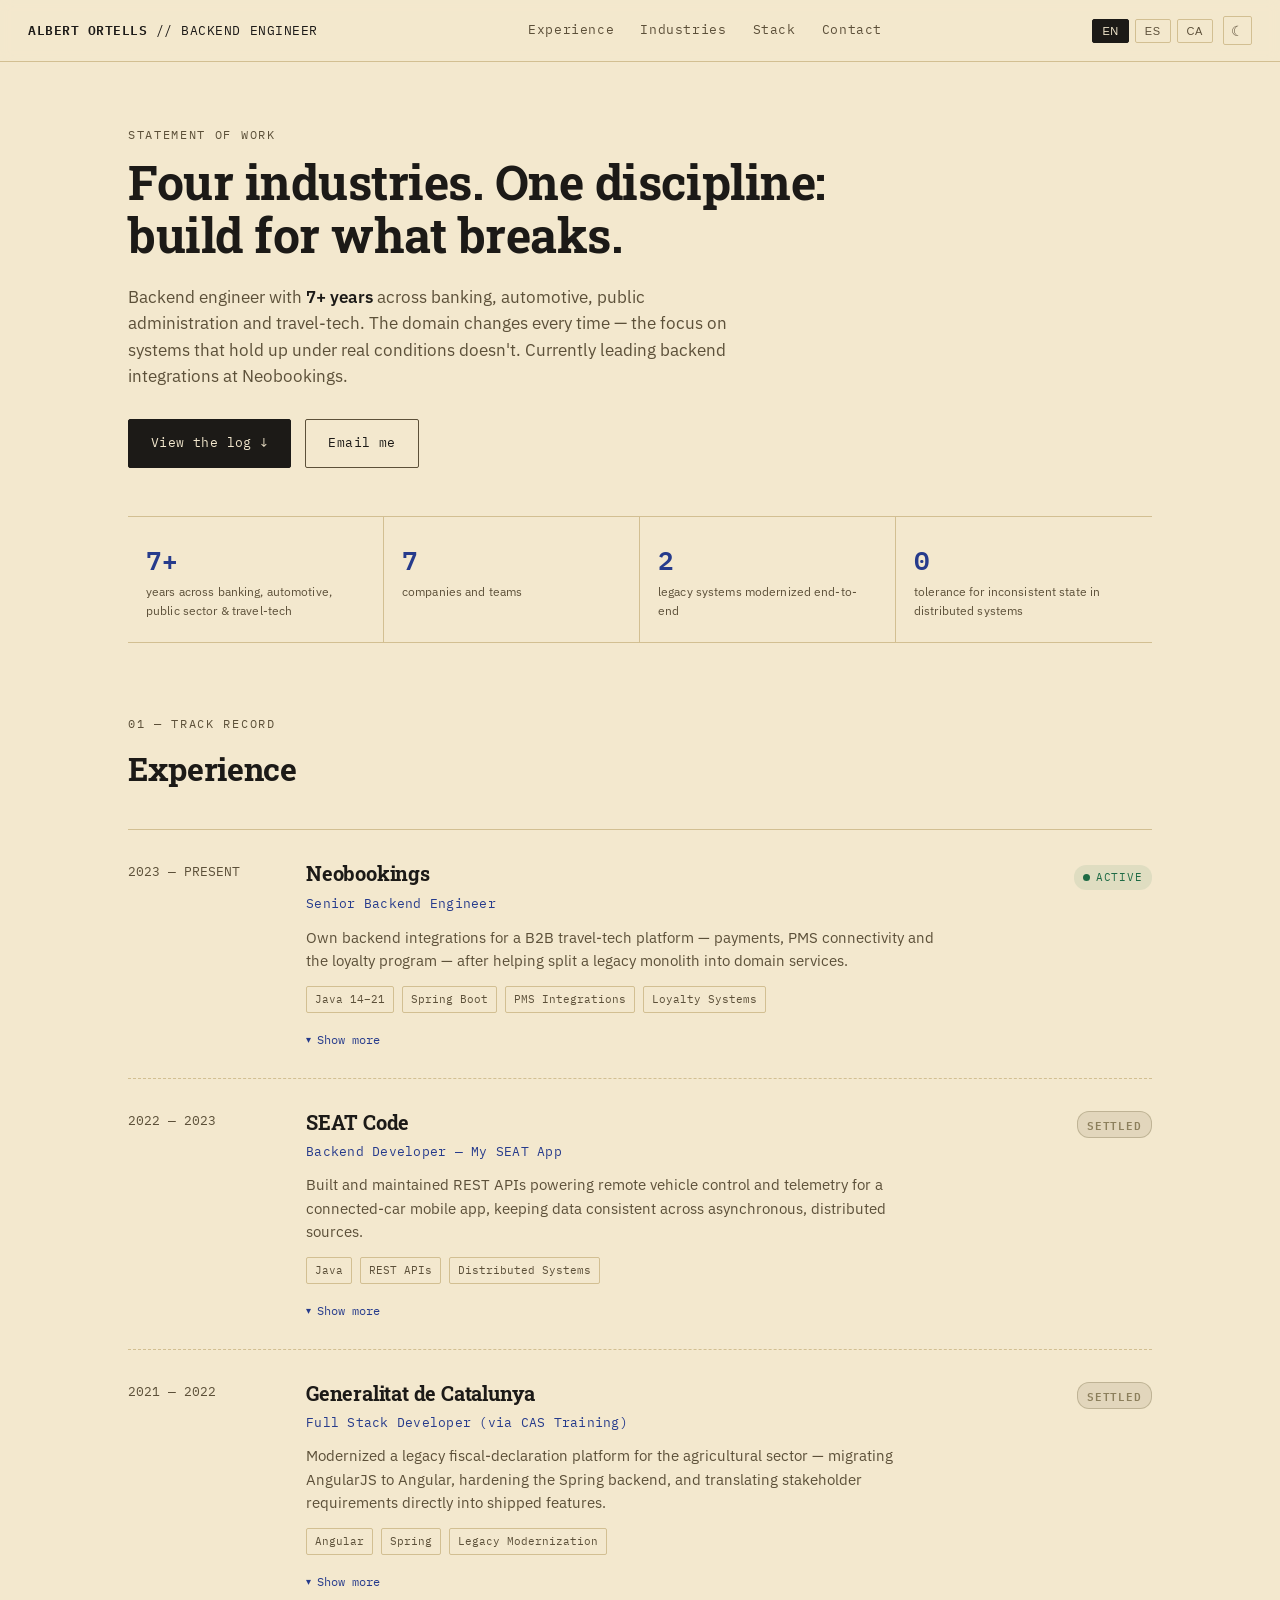
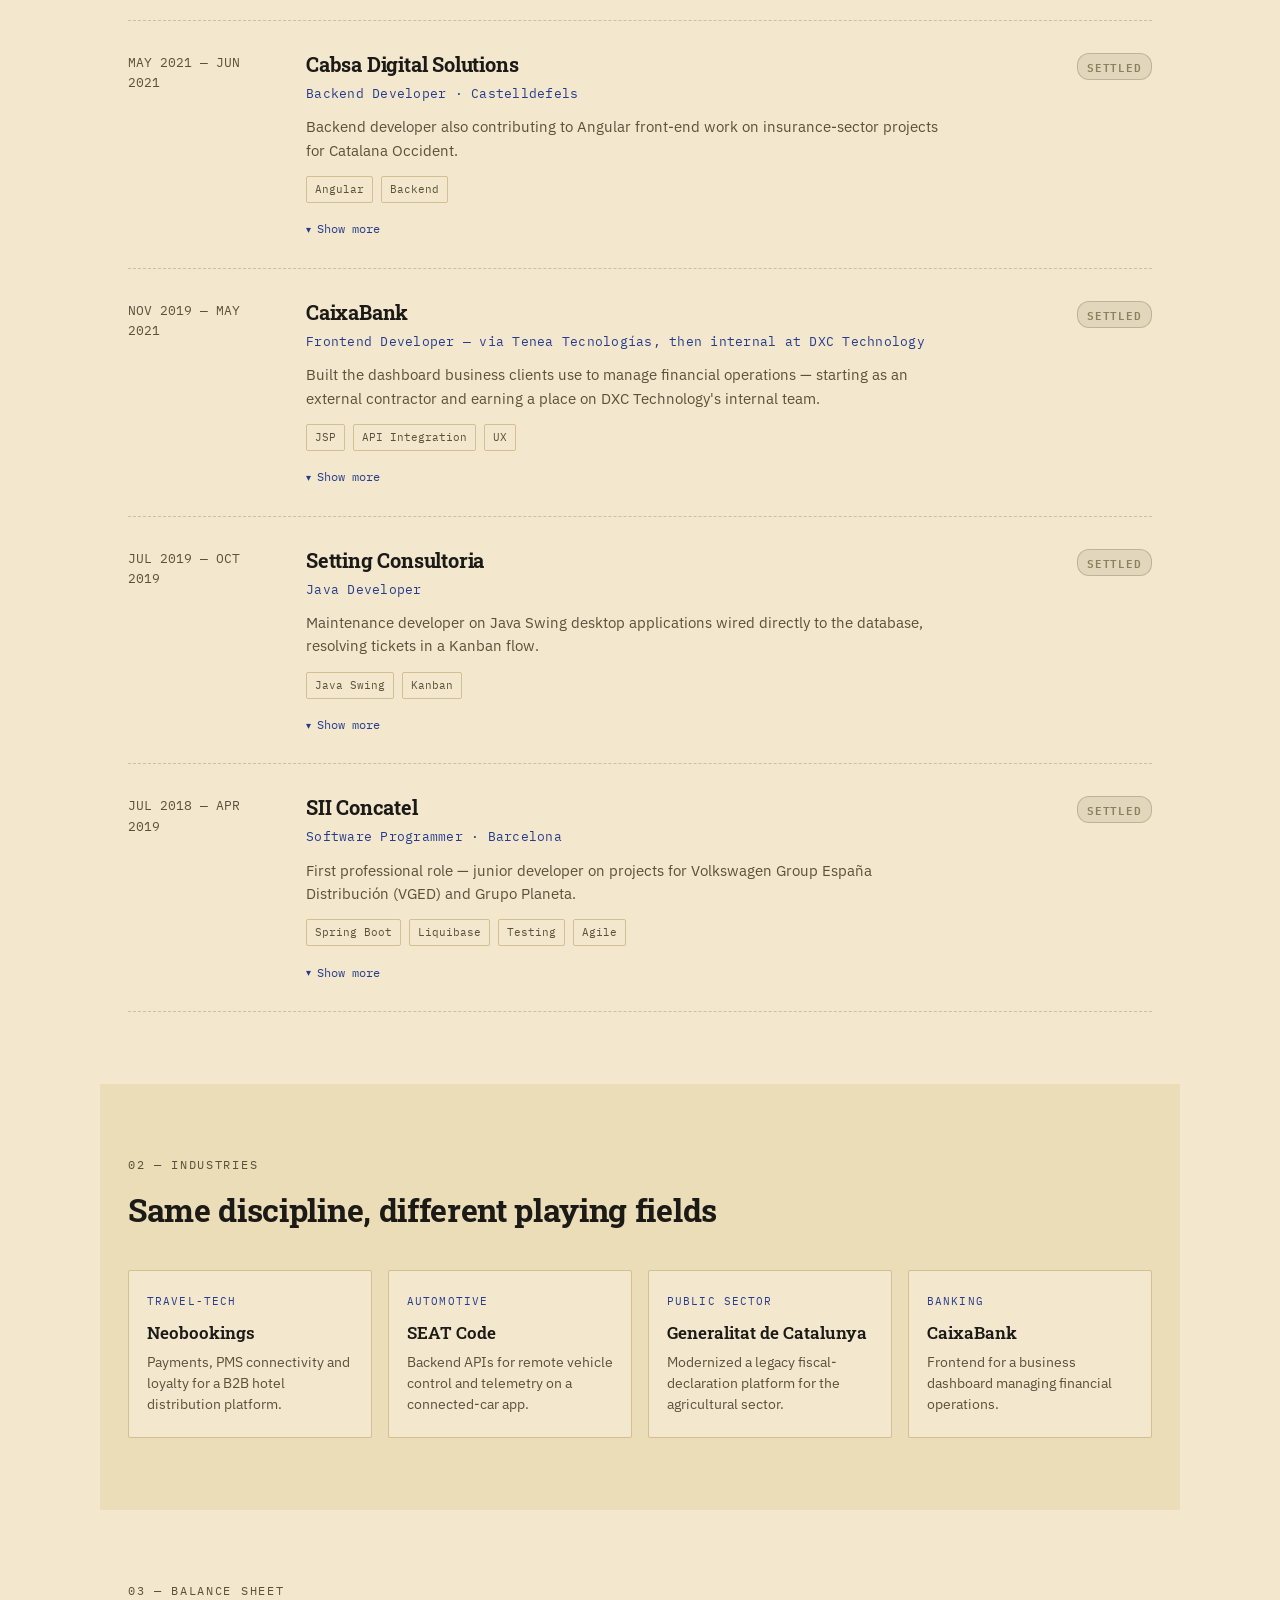
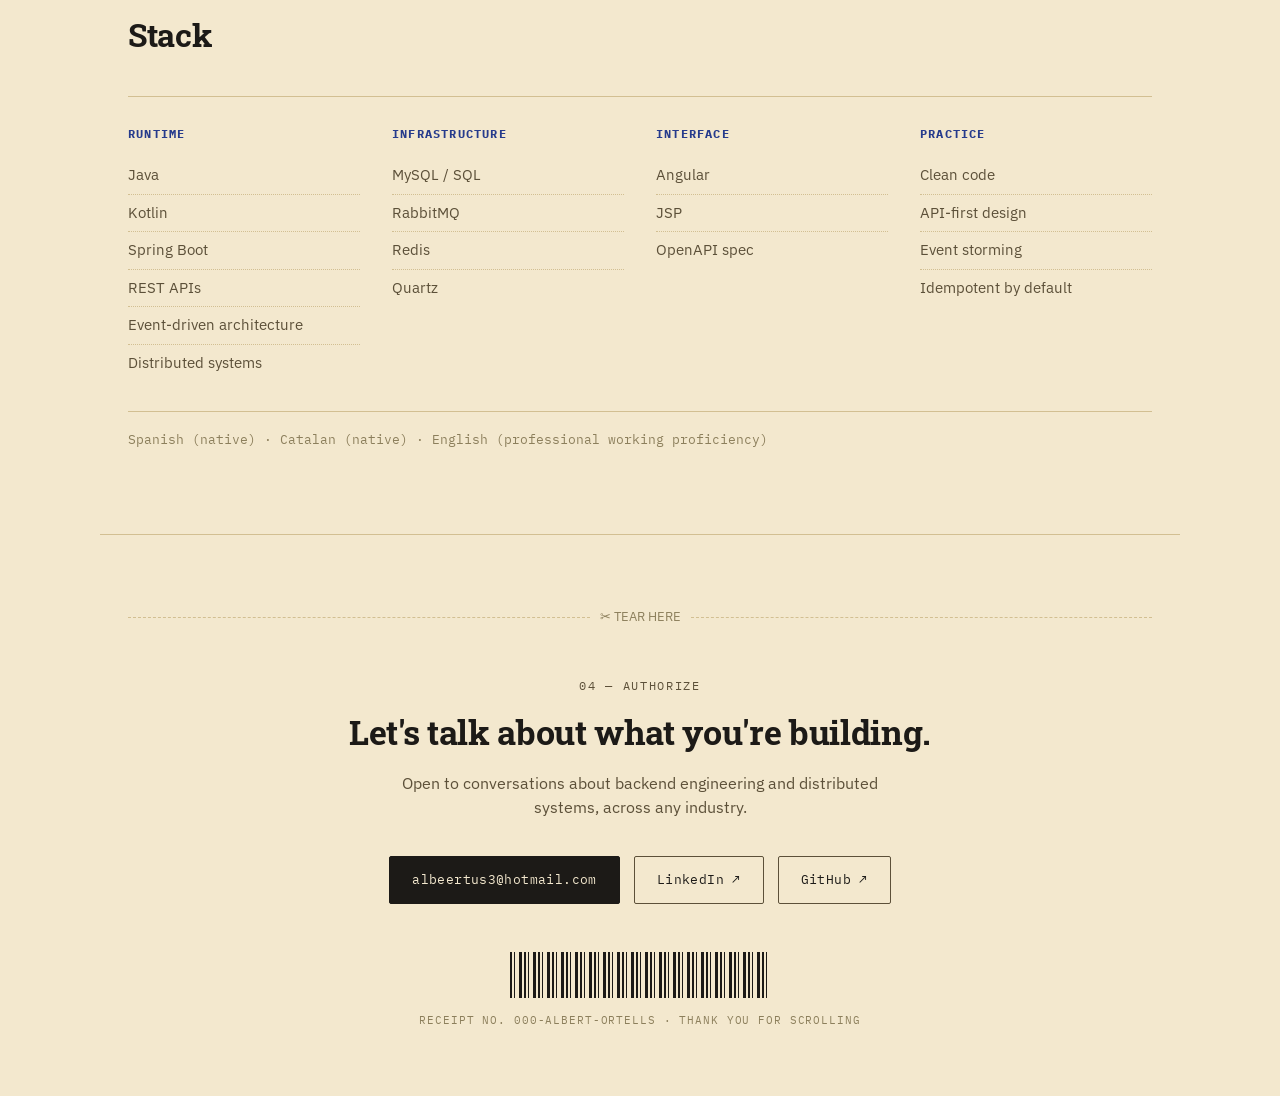
==== index.html @ e0020713 "feat: build portfolio site with i18n and dark mode - Split markup, styles and scripts into index.htm" ====
<!DOCTYPE html>
<html lang="en">
<head>
<meta charset="UTF-8">
<meta name="viewport" content="width=device-width, initial-scale=1.0">
<title>Albert Ortells — Backend Engineer</title>
<meta name="description" content="Backend engineer with 7+ years across banking, automotive, public administration and travel-tech. Currently leading payment integrations at Neobookings.">
<meta property="og:type" content="website">
<meta property="og:title" content="Albert Ortells — Backend Engineer">
<meta property="og:description" content="Backend engineer with 7+ years across banking, automotive, public administration and travel-tech. Currently leading payment integrations at Neobookings.">
<meta name="twitter:card" content="summary">
<meta name="twitter:title" content="Albert Ortells — Backend Engineer">
<meta name="twitter:description" content="Backend engineer with 7+ years across banking, automotive, public administration and travel-tech. Currently leading payment integrations at Neobookings.">
<link rel="icon" type="image/svg+xml" href="favicon.svg">
<link rel="preconnect" href="https://fonts.googleapis.com">
<link rel="preconnect" href="https://fonts.gstatic.com" crossorigin>
<link href="https://fonts.googleapis.com/css2?family=Roboto+Slab:wght@400;500;600;700&family=IBM+Plex+Mono:wght@400;500;600&family=IBM+Plex+Sans:wght@400;500;600&display=swap" rel="stylesheet">
<link rel="stylesheet" href="style.css">
<script>
  (function () {
    var stored = localStorage.getItem('theme');
    var theme = stored || (window.matchMedia('(prefers-color-scheme: dark)').matches ? 'dark' : 'light');
    document.documentElement.setAttribute('data-theme', theme);
  })();
</script>
</head>
<body>

<div class="topbar">
  <div class="brand mono"><strong>ALBERT ORTELLS</strong> <span data-i18n="nav.role">// BACKEND ENGINEER</span></div>
  <nav>
    <a href="#log" data-i18n="nav.experience">Experience</a>
    <a href="#industries" data-i18n="nav.industries">Industries</a>
    <a href="#stack" data-i18n="nav.stack">Stack</a>
    <a href="#contact" data-i18n="nav.contact">Contact</a>
  </nav>
  <div class="topbar-controls">
    <div class="lang-switch mono" role="group" aria-label="Language">
      <button type="button" class="lang-btn" data-lang="en">EN</button>
      <button type="button" class="lang-btn" data-lang="es">ES</button>
      <button type="button" class="lang-btn" data-lang="ca">CA</button>
    </div>
    <button type="button" class="theme-toggle" id="themeToggle" aria-pressed="false">
      <span class="theme-icon" aria-hidden="true">☾</span>
    </button>
  </div>
</div>

<header class="hero" id="top">
  <div class="hero-inner reveal">
    <p class="eyebrow" data-i18n="hero.eyebrow">Statement of work</p>
    <h1 data-i18n="hero.h1">Four industries. One discipline: build for what breaks.</h1>
    <p class="lede" data-i18n="hero.lede" data-i18n-html>Backend engineer with <strong>7+ years</strong> across banking, automotive, public administration and travel-tech. The domain changes every time — the focus on systems that hold up under real conditions doesn't. Currently leading backend integrations at Neobookings.</p>
    <div class="cta-row">
      <a href="#log" class="btn-primary" data-i18n="hero.ctaLog">View the log ↓</a>
      <a href="mailto:albeertus3@hotmail.com" class="btn-ghost" data-i18n="hero.ctaEmail">Email me</a>
    </div>
  </div>

  <div class="ticker reveal">
    <div class="tick">
      <span class="tick-value mono">7+</span>
      <span class="tick-label" data-i18n="ticker.years">years across banking, automotive, public sector &amp; travel-tech</span>
    </div>
    <div class="tick">
      <span class="tick-value mono">7</span>
      <span class="tick-label" data-i18n="ticker.companies">companies and teams</span>
    </div>
    <div class="tick">
      <span class="tick-value mono">2</span>
      <span class="tick-label" data-i18n="ticker.legacy">legacy systems modernized end-to-end</span>
    </div>
    <div class="tick">
      <span class="tick-value mono">0</span>
      <span class="tick-label" data-i18n="ticker.tolerance">tolerance for inconsistent state in distributed systems</span>
    </div>
  </div>
</header>

<main>

  <section id="log" class="section log-section">
    <div class="section-head reveal">
      <p class="eyebrow" data-i18n="log.eyebrow">01 — Track record</p>
      <h2 data-i18n="log.h2">Experience</h2>
    </div>

    <ol class="ledger reveal">
      <li class="entry">
        <div class="entry-when mono" data-i18n="entry1.when">2023 — PRESENT</div>
        <div class="entry-body">
          <div class="entry-top">
            <h3>Neobookings</h3>
            <span class="status status-active mono"><i class="dot"></i><span data-i18n="status.active">ACTIVE</span></span>
          </div>
          <p class="entry-role" data-i18n="entry1.role">Senior Backend Engineer</p>
          <p class="entry-desc" data-i18n="entry1.desc">Own backend integrations for a B2B travel-tech platform — payments, PMS connectivity and the loyalty program — after helping split a legacy monolith into domain services.</p>
          <div class="entry-stack mono">
            <span>Java 14–21</span><span>Spring Boot</span><span>PMS Integrations</span><span>Loyalty Systems</span>
          </div>
          <details class="entry-more">
            <summary><span class="arrow">▾</span><span class="toggle-label">Show more</span></summary>
            <div class="entry-more-body">
              <p data-i18n="entry1.more1">Leading the unification of 18+ external payment providers (Stripe, Redsys, Adyen, OpenPay, PlaceToPay and more) into one resilient flow, with database-level idempotency to eliminate duplicate transactions under concurrency.</p>
              <p data-i18n="entry1.more2">Designed and built the loyalty program from scratch, and integrated multiple external Property Management Systems (PMS) to keep inventory and bookings in sync across the platform.</p>
              <p data-i18n="entry1.more3">Contributed to splitting a legacy monolith into Payments, Loyalty and Inventory services through event storming, and mentors newer developers through onboarding and pair programming.</p>
            </div>
          </details>
        </div>
      </li>

      <li class="entry">
        <div class="entry-when mono">2022 — 2023</div>
        <div class="entry-body">
          <div class="entry-top">
            <h3>SEAT Code</h3>
            <span class="status status-settled mono"><span data-i18n="status.settled">SETTLED</span></span>
          </div>
          <p class="entry-role" data-i18n="entry2.role">Backend Developer — My SEAT App</p>
          <p class="entry-desc" data-i18n="entry2.desc">Built and maintained REST APIs powering remote vehicle control and telemetry for a connected-car mobile app, keeping data consistent across asynchronous, distributed sources.</p>
          <div class="entry-stack mono">
            <span>Java</span><span>REST APIs</span><span>Distributed Systems</span>
          </div>
          <details class="entry-more">
            <summary><span class="arrow">▾</span><span class="toggle-label">Show more</span></summary>
            <div class="entry-more-body">
              <p data-i18n="entry2.more1">Worked within a distributed architecture where vehicle sensors sent data to backend services, which exposed it through APIs consumed by the mobile app. Focused on implementing business logic for vehicle status, remote actions and telemetry data.</p>
              <p data-i18n="entry2.more2">Though the project was in a maintenance phase, it gave deep exposure to distributed system design, service communication and how domain boundaries emerge in real systems — foundational for the integration work that followed at Neobookings.</p>
            </div>
          </details>
        </div>
      </li>

      <li class="entry">
        <div class="entry-when mono">2021 — 2022</div>
        <div class="entry-body">
          <div class="entry-top">
            <h3>Generalitat de Catalunya</h3>
            <span class="status status-settled mono"><span data-i18n="status.settled">SETTLED</span></span>
          </div>
          <p class="entry-role" data-i18n="entry3.role">Full Stack Developer (via CAS Training)</p>
          <p class="entry-desc" data-i18n="entry3.desc">Modernized a legacy fiscal-declaration platform for the agricultural sector — migrating AngularJS to Angular, hardening the Spring backend, and translating stakeholder requirements directly into shipped features.</p>
          <div class="entry-stack mono">
            <span>Angular</span><span>Spring</span><span>Legacy Modernization</span>
          </div>
          <details class="entry-more">
            <summary><span class="arrow">▾</span><span class="toggle-label">Show more</span></summary>
            <div class="entry-more-body">
              <p data-i18n="entry3.more1">Took on a hybrid role combining development, technical decision-making and coordination, working within a legacy system used by farmers and livestock professionals to submit and manage fiscal declarations.</p>
              <p data-i18n="entry3.more2">Participated directly in technical and functional requirement definition with stakeholders, and supported junior developers while contributing to solution design — strengthening the ability to navigate ambiguous, multi-stakeholder environments and turn business requirements into shipped technical decisions.</p>
            </div>
          </details>
        </div>
      </li>

      <li class="entry">
        <div class="entry-when mono" data-i18n="entry4.when">MAY 2021 — JUN 2021</div>
        <div class="entry-body">
          <div class="entry-top">
            <h3>Cabsa Digital Solutions</h3>
            <span class="status status-settled mono"><span data-i18n="status.settled">SETTLED</span></span>
          </div>
          <p class="entry-role" data-i18n="entry4.role">Backend Developer · Castelldefels</p>
          <p class="entry-desc" data-i18n="entry4.desc">Backend developer also contributing to Angular front-end work on insurance-sector projects for Catalana Occident.</p>
          <div class="entry-stack mono">
            <span>Angular</span><span>Backend</span>
          </div>
          <details class="entry-more">
            <summary><span class="arrow">▾</span><span class="toggle-label">Show more</span></summary>
            <div class="entry-more-body">
              <p data-i18n="entry4.more1">Two-month engagement combining backend development with hands-on Angular work for Catalana Occident, getting exposure to how insurance-sector platforms structure data and workflows between backend services and client-facing interfaces.</p>
            </div>
          </details>
        </div>
      </li>

      <li class="entry">
        <div class="entry-when mono" data-i18n="entry5.when">NOV 2019 — MAY 2021</div>
        <div class="entry-body">
          <div class="entry-top">
            <h3>CaixaBank</h3>
            <span class="status status-settled mono"><span data-i18n="status.settled">SETTLED</span></span>
          </div>
          <p class="entry-role" data-i18n="entry5.role">Frontend Developer — via Tenea Tecnologías, then internal at DXC Technology</p>
          <p class="entry-desc" data-i18n="entry5.desc">Built the dashboard business clients use to manage financial operations — starting as an external contractor and earning a place on DXC Technology's internal team.</p>
          <div class="entry-stack mono">
            <span>JSP</span><span>API Integration</span><span>UX</span>
          </div>
          <details class="entry-more">
            <summary><span class="arrow">▾</span><span class="toggle-label">Show more</span></summary>
            <div class="entry-more-body">
              <p data-i18n="entry5.more1">Joined the project as an external contractor placed through Tenea Tecnologías, working inside DXC Technology's team on a digital banking dashboard for business clients. After proving his work over several months, DXC brought him on directly as internal staff — continuing on the same project.</p>
              <p data-i18n="entry5.more2">Focused on implementing UI components from design specs (JSP-based architecture), integrating frontend logic with backend APIs to display real-time financial data, and reducing friction in key operations — reinforcing how much backend data contracts shape frontend usability.</p>
            </div>
          </details>
        </div>
      </li>

      <li class="entry">
        <div class="entry-when mono">JUL 2019 — OCT 2019</div>
        <div class="entry-body">
          <div class="entry-top">
            <h3>Setting Consultoria</h3>
            <span class="status status-settled mono"><span data-i18n="status.settled">SETTLED</span></span>
          </div>
          <p class="entry-role" data-i18n="entry6.role">Java Developer</p>
          <p class="entry-desc" data-i18n="entry6.desc">Maintenance developer on Java Swing desktop applications wired directly to the database, resolving tickets in a Kanban flow.</p>
          <div class="entry-stack mono">
            <span>Java Swing</span><span>Kanban</span>
          </div>
          <details class="entry-more">
            <summary><span class="arrow">▾</span><span class="toggle-label">Show more</span></summary>
            <div class="entry-more-body">
              <p data-i18n="entry6.more1">Worked on thick-client Java Swing interfaces connected directly to the database with no backend layer in between — a different paradigm from the API-first, service-oriented work that came both before and after in his career.</p>
              <p data-i18n="entry6.more2">Operated within a Kanban-driven maintenance project, picking up tickets and resolving them independently, which sharpened the ability to work efficiently within tightly scoped, ticket-based workflows.</p>
            </div>
          </details>
        </div>
      </li>

      <li class="entry">
        <div class="entry-when mono" data-i18n="entry7.when">JUL 2018 — APR 2019</div>
        <div class="entry-body">
          <div class="entry-top">
            <h3>SII Concatel</h3>
            <span class="status status-settled mono"><span data-i18n="status.settled">SETTLED</span></span>
          </div>
          <p class="entry-role" data-i18n="entry7.role">Software Programmer · Barcelona</p>
          <p class="entry-desc" data-i18n="entry7.desc">First professional role — junior developer on projects for Volkswagen Group España Distribución (VGED) and Grupo Planeta.</p>
          <div class="entry-stack mono">
            <span>Spring Boot</span><span>Liquibase</span><span>Testing</span><span>Agile</span>
          </div>
          <details class="entry-more">
            <summary><span class="arrow">▾</span><span class="toggle-label">Show more</span></summary>
            <div class="entry-more-body">
              <p data-i18n="entry7.more1">The starting point of a backend career: as a junior developer discovering the professional world, this is where fundamentals like Spring Boot, Liquibase-managed database migrations, testing tools and agile methodologies were first put into practice on real client work for VGED and Grupo Planeta.</p>
              <p data-i18n="entry7.more2">Everything since — from legacy modernization to payment infrastructure — has built on what got picked up here first.</p>
            </div>
          </details>
        </div>
      </li>
    </ol>
  </section>

  <section id="industries" class="section industries-section">
    <div class="section-head reveal">
      <p class="eyebrow" data-i18n="industries.eyebrow">02 — Industries</p>
      <h2 data-i18n="industries.h2">Same discipline, different playing fields</h2>
    </div>

    <div class="industry-grid reveal">
      <div class="industry-card">
        <p class="industry-tag" data-i18n="industry.travel.tag">Travel-tech</p>
        <p class="industry-company">Neobookings</p>
        <p class="industry-note" data-i18n="industry.travel.note">Payments, PMS connectivity and loyalty for a B2B hotel distribution platform.</p>
      </div>
      <div class="industry-card">
        <p class="industry-tag" data-i18n="industry.automotive.tag">Automotive</p>
        <p class="industry-company">SEAT Code</p>
        <p class="industry-note" data-i18n="industry.automotive.note">Backend APIs for remote vehicle control and telemetry on a connected-car app.</p>
      </div>
      <div class="industry-card">
        <p class="industry-tag" data-i18n="industry.public.tag">Public sector</p>
        <p class="industry-company">Generalitat de Catalunya</p>
        <p class="industry-note" data-i18n="industry.public.note">Modernized a legacy fiscal-declaration platform for the agricultural sector.</p>
      </div>
      <div class="industry-card">
        <p class="industry-tag" data-i18n="industry.banking.tag">Banking</p>
        <p class="industry-company">CaixaBank</p>
        <p class="industry-note" data-i18n="industry.banking.note">Frontend for a business dashboard managing financial operations.</p>
      </div>
    </div>
  </section>

  <section id="stack" class="section stack-section">
    <div class="section-head reveal">
      <p class="eyebrow" data-i18n="stack.eyebrow">03 — Balance sheet</p>
      <h2 data-i18n="stack.h2">Stack</h2>
    </div>

    <div class="ledger-columns reveal">
      <div class="ledger-col">
        <h3 data-i18n="stack.runtime">Runtime</h3>
        <ul>
          <li>Java</li>
          <li>Kotlin</li>
          <li>Spring Boot</li>
          <li>REST APIs</li>
          <li>Event-driven architecture</li>
          <li>Distributed systems</li>
        </ul>
      </div>
      <div class="ledger-col">
        <h3 data-i18n="stack.infrastructure">Infrastructure</h3>
        <ul>
          <li>MySQL / SQL</li>
          <li>RabbitMQ</li>
          <li>Redis</li>
          <li>Quartz</li>
        </ul>
      </div>
      <div class="ledger-col">
        <h3 data-i18n="stack.interface">Interface</h3>
        <ul>
          <li>Angular</li>
          <li>JSP</li>
          <li>OpenAPI spec</li>
        </ul>
      </div>
      <div class="ledger-col">
        <h3 data-i18n="stack.practice">Practice</h3>
        <ul>
          <li data-i18n="practice.item1">Clean code</li>
          <li data-i18n="practice.item2">API-first design</li>
          <li data-i18n="practice.item3">Event storming</li>
          <li data-i18n="practice.item4">Idempotent by default</li>
        </ul>
      </div>
    </div>

    <p class="languages reveal" data-i18n="languages">Spanish (native) · Catalan (native) · English (professional working proficiency)</p>
  </section>

  <section id="contact" class="section contact-section">
    <div class="tear reveal"><span data-i18n="contact.tear">✂ TEAR HERE</span></div>
    <div class="section-head center reveal">
      <p class="eyebrow" data-i18n="contact.eyebrow">04 — Authorize</p>
      <h2 data-i18n="contact.h2">Let's talk about what you're building.</h2>
      <p class="contact-lede" data-i18n="contact.lede">Open to conversations about backend engineering and distributed systems, across any industry.</p>
    </div>
    <div class="cta-row center reveal">
      <a href="mailto:albeertus3@hotmail.com" class="btn-primary">albeertus3@hotmail.com</a>
      <a href="https://www.linkedin.com/in/albertortells" target="_blank" rel="noopener" class="btn-ghost">LinkedIn ↗</a>
      <a href="https://github.com/albertortells" target="_blank" rel="noopener" class="btn-ghost">GitHub ↗</a>
    </div>
    <div class="barcode reveal" aria-hidden="true"></div>
    <p class="foot-note reveal" data-i18n="contact.footnote">Receipt No. 000-ALBERT-ORTELLS · Thank you for scrolling</p>
  </section>

</main>

<script src="translations.js"></script>
<script src="script.js"></script>

</body>
</html>
---- style.css ----
:root{
  --paper:#F3E8CE;
  --paper-rgb:243,232,206;
  --paper-alt:#EADDB8;
  --ink:#1C1A17;
  --ink-soft:#5C5039;
  --ink-faint:#8C7F5C;
  --ink-faint-rgb:140,127,92;
  --line:#D2BF92;
  --stamp-blue:#263B8C;
  --approved:#1E6B45;
  --approved-rgb:30,107,69;
  --void:#9C3B2E;
  --radius:2px;
  --max:1080px;
}

:root[data-theme="dark"]{
  --paper:#1B1712;
  --paper-rgb:27,23,18;
  --paper-alt:#251F17;
  --ink:#F0E4C8;
  --ink-soft:#C7B78C;
  --ink-faint:#93855F;
  --ink-faint-rgb:147,133,95;
  --line:#3C3325;
  --stamp-blue:#7C93F0;
  --approved:#3FBE86;
  --approved-rgb:63,190,134;
  --void:#E07856;
}

*{box-sizing:border-box;}
html{scroll-behavior:smooth;}

body{
  margin:0;
  background:var(--paper);
  color:var(--ink);
  font-family:'IBM Plex Sans', sans-serif;
  font-size:16px;
  line-height:1.55;
  -webkit-font-smoothing:antialiased;
  transition:background-color .25s ease, color .25s ease;
}

h1,h2,h3{
  font-family:'Roboto Slab', serif;
  margin:0;
  letter-spacing:-0.01em;
}

a{color:inherit;}

:focus-visible{
  outline:2px solid var(--stamp-blue);
  outline-offset:3px;
}

.mono{font-family:'IBM Plex Mono', monospace;}

.eyebrow{
  font-family:'IBM Plex Mono', monospace;
  font-size:12px;
  letter-spacing:0.14em;
  text-transform:uppercase;
  color:var(--ink-soft);
  margin:0 0 10px 0;
}

/* ---------- topbar ---------- */
.topbar{
  position:sticky;
  top:0;
  z-index:50;
  display:flex;
  align-items:center;
  justify-content:space-between;
  padding:16px 28px;
  background:rgba(var(--paper-rgb),0.92);
  transition:background-color .25s ease, border-color .25s ease;
  backdrop-filter:blur(6px);
  border-bottom:1px solid var(--line);
}
.topbar .brand{
  font-family:'IBM Plex Mono', monospace;
  font-size:13px;
  letter-spacing:0.04em;
}
.topbar .brand strong{font-weight:600;}
.topbar nav{display:flex; gap:22px;}
.topbar nav a{
  font-family:'IBM Plex Mono', monospace;
  font-size:12.5px;
  letter-spacing:0.05em;
  text-decoration:none;
  color:var(--ink-soft);
  padding:4px 2px;
  border-bottom:1px solid transparent;
  transition:border-color .15s ease, color .15s ease;
}
.topbar nav a:hover{ color:var(--ink); border-color:var(--stamp-blue); }

.topbar-controls{
  display:flex;
  align-items:center;
  gap:10px;
}

.lang-switch{
  display:flex;
  gap:6px;
}
.lang-btn{
  font-size:11px;
  letter-spacing:0.05em;
  padding:5px 9px;
  background:transparent;
  color:var(--ink-soft);
  border:1px solid var(--line);
  border-radius:var(--radius);
  cursor:pointer;
  transition:border-color .15s ease, color .15s ease, background .15s ease;
}
.lang-btn:hover{ border-color:var(--stamp-blue); color:var(--ink); }
.lang-btn.active{
  background:var(--ink);
  color:var(--paper);
  border-color:var(--ink);
}

.theme-toggle{
  display:inline-flex;
  align-items:center;
  justify-content:center;
  width:29px;
  height:29px;
  padding:0;
  font-size:14px;
  line-height:1;
  background:transparent;
  color:var(--ink-soft);
  border:1px solid var(--line);
  border-radius:var(--radius);
  cursor:pointer;
  transition:border-color .15s ease, color .15s ease, background .15s ease;
}
.theme-toggle:hover{ border-color:var(--stamp-blue); color:var(--ink); }

@media (max-width:640px){
  .topbar{ flex-wrap:wrap; row-gap:12px; }
  .topbar nav{ gap:14px; order:2; }
  .topbar nav a{ font-size:11px; }
  .topbar-controls{ order:3; width:100%; justify-content:center; }
}

/* ---------- hero ---------- */
.hero{
  max-width:var(--max);
  margin:0 auto;
  padding:64px 28px 0 28px;
}
.hero-inner{ max-width:760px; }
.hero h1{
  font-size:clamp(30px, 5vw, 48px);
  line-height:1.12;
  margin-bottom:22px;
}
.hero .lede{
  font-size:17px;
  color:var(--ink-soft);
  max-width:620px;
  margin-bottom:30px;
}
.hero .lede strong{color:var(--ink); font-weight:600;}

.cta-row{ display:flex; gap:14px; flex-wrap:wrap; margin-bottom:48px; }
.cta-row.center{ justify-content:center; }

.btn-primary, .btn-ghost{
  font-family:'IBM Plex Mono', monospace;
  font-size:13px;
  letter-spacing:0.03em;
  padding:13px 22px;
  border-radius:var(--radius);
  text-decoration:none;
  display:inline-flex;
  align-items:center;
  gap:8px;
  transition:transform .15s ease, background .15s ease, border-color .15s ease;
}
.btn-primary{
  background:var(--ink);
  color:var(--paper);
  border:1px solid var(--ink);
}
.btn-primary:hover{ transform:translateY(-1px); background:var(--stamp-blue); border-color:var(--stamp-blue); }
.btn-ghost{
  background:transparent;
  color:var(--ink);
  border:1px solid var(--ink-soft);
}
.btn-ghost:hover{ transform:translateY(-1px); border-color:var(--ink); }

/* ticker */
.ticker{
  display:grid;
  grid-template-columns:repeat(4, 1fr);
  border-top:1px solid var(--line);
  border-bottom:1px solid var(--line);
}
.tick{
  padding:22px 18px;
  border-right:1px solid var(--line);
}
.tick:last-child{ border-right:none; }
.tick-value{
  display:block;
  font-family:'IBM Plex Mono', monospace;
  font-size:26px;
  font-weight:600;
  color:var(--stamp-blue);
}
.tick-label{
  display:block;
  font-size:12px;
  color:var(--ink-soft);
  margin-top:4px;
  letter-spacing:0.01em;
}
@media (max-width:760px){
  .ticker{ grid-template-columns:repeat(2, 1fr); }
  .tick:nth-child(2){ border-right:none; }
}

/* ---------- sections ---------- */
.section{
  max-width:var(--max);
  margin:0 auto;
  padding:72px 28px;
}
.section-head{ margin-bottom:36px; }
.section-head.center{ text-align:center; }
.section-head h2{ font-size:clamp(24px, 3.4vw, 32px); }

.reveal{
  opacity:0;
  transform:translateY(14px);
  transition:opacity .6s ease, transform .6s ease;
}
.reveal.in-view{ opacity:1; transform:translateY(0); }
@media (prefers-reduced-motion:reduce){
  .reveal{ opacity:1; transform:none; transition:none; }
}

/* ---------- ledger / experience ---------- */
.ledger{
  list-style:none;
  margin:0;
  padding:0;
  border-top:1px solid var(--line);
}
.entry{
  display:grid;
  grid-template-columns:150px 1fr;
  gap:28px;
  padding:28px 0;
  border-bottom:1px dashed var(--line);
}
.entry-when{
  font-family:'IBM Plex Mono', monospace;
  font-size:13px;
  color:var(--ink-soft);
  padding-top:4px;
}
.entry-top{
  display:flex;
  align-items:baseline;
  justify-content:space-between;
  gap:12px;
  flex-wrap:wrap;
}
.entry-top h3{ font-size:20px; }
.entry-role{
  font-family:'IBM Plex Mono', monospace;
  font-size:12.5px;
  color:var(--stamp-blue);
  letter-spacing:0.02em;
  margin:4px 0 12px 0;
}
.entry-desc{
  color:var(--ink-soft);
  max-width:640px;
  margin:0 0 14px 0;
  font-size:15px;
}
.entry-stack{
  display:flex;
  flex-wrap:wrap;
  gap:8px;
}
.entry-stack span{
  font-family:'IBM Plex Mono', monospace;
  font-size:11px;
  color:var(--ink-soft);
  border:1px solid var(--line);
  padding:4px 8px;
  border-radius:var(--radius);
}

.status{
  font-family:'IBM Plex Mono', monospace;
  font-size:11px;
  letter-spacing:0.08em;
  display:inline-flex;
  align-items:center;
  gap:6px;
  padding:4px 9px;
  border-radius:12px;
  white-space:nowrap;
}
.status-active{ color:var(--approved); background:rgba(var(--approved-rgb),0.09); }
.status-settled{
  color:var(--ink-faint);
  background:rgba(var(--ink-faint-rgb),0.16);
  border:1px solid rgba(var(--ink-faint-rgb),0.4);
  font-weight:600;
}

.dot{
  width:7px; height:7px;
  border-radius:50%;
  background:var(--approved);
  display:inline-block;
}
.status-active .dot{ animation:pulse 1.8s ease-in-out infinite; }
@media (prefers-reduced-motion:reduce){ .status-active .dot{ animation:none; } }
@keyframes pulse{
  0%,100%{ box-shadow:0 0 0 0 rgba(var(--approved-rgb),0.45); }
  50%{ box-shadow:0 0 0 5px rgba(var(--approved-rgb),0); }
}

.entry-more{
  margin-top:12px;
}
.entry-more summary{
  cursor:pointer;
  list-style:none;
  font-family:'IBM Plex Mono', monospace;
  font-size:12px;
  color:var(--stamp-blue);
  display:inline-flex;
  align-items:center;
  gap:6px;
  user-select:none;
}
.entry-more summary::-webkit-details-marker{ display:none; }
.entry-more summary::marker{ content:""; }
.entry-more summary .arrow{
  display:inline-block;
  transition:transform .2s ease;
  font-size:10px;
}
.entry-more[open] summary .arrow{ transform:rotate(180deg); }
.entry-more-body{
  margin-top:12px;
  padding-top:12px;
  border-top:1px dotted var(--line);
  color:var(--ink-soft);
  font-size:14.5px;
  max-width:640px;
}
.entry-more-body p{ margin:0 0 10px 0; }
.entry-more-body p:last-child{ margin-bottom:0; }

@media (max-width:640px){
  .entry{ grid-template-columns:1fr; gap:8px; }
  .entry-when{ padding-top:0; }
}

/* ---------- industries ---------- */
.industries-section{ background:var(--paper-alt); }
.industry-grid{
  display:grid;
  grid-template-columns:repeat(4, 1fr);
  gap:16px;
}
.industry-card{
  background:var(--paper);
  border:1px solid var(--line);
  border-radius:var(--radius);
  padding:22px 18px;
  transition:border-color .15s ease, transform .15s ease;
}
.industry-card:hover{ border-color:var(--stamp-blue); transform:translateY(-2px); }
.industry-tag{
  font-family:'IBM Plex Mono', monospace;
  font-size:11px;
  letter-spacing:0.1em;
  text-transform:uppercase;
  color:var(--stamp-blue);
  margin:0 0 10px 0;
}
.industry-company{
  font-size:16.5px;
  font-weight:600;
  margin:0 0 6px 0;
  font-family:'Roboto Slab', serif;
}
.industry-note{
  font-size:13.5px;
  color:var(--ink-soft);
  margin:0;
}
@media (max-width:760px){
  .industry-grid{ grid-template-columns:repeat(2, 1fr); }
}
@media (max-width:480px){
  .industry-grid{ grid-template-columns:1fr; }
}

/* ---------- stack columns ---------- */
.ledger-columns{
  display:grid;
  grid-template-columns:repeat(4, 1fr);
  gap:32px;
  border-top:1px solid var(--line);
  padding-top:28px;
}
.ledger-col h3{
  font-family:'IBM Plex Mono', monospace;
  font-size:12px;
  letter-spacing:0.1em;
  text-transform:uppercase;
  color:var(--stamp-blue);
  margin-bottom:14px;
}
.ledger-col ul{
  list-style:none;
  margin:0; padding:0;
}
.ledger-col li{
  font-size:14.5px;
  color:var(--ink-soft);
  padding:7px 0;
  border-bottom:1px dotted var(--line);
}
.ledger-col li:last-child{ border-bottom:none; }

.languages{
  margin-top:30px;
  font-family:'IBM Plex Mono', monospace;
  font-size:12.5px;
  color:var(--ink-faint);
  border-top:1px solid var(--line);
  padding-top:18px;
}

@media (max-width:760px){
  .ledger-columns{ grid-template-columns:repeat(2, 1fr); }
}
@media (max-width:480px){
  .ledger-columns{ grid-template-columns:1fr; }
}

/* ---------- contact / footer ---------- */
.contact-section{
  text-align:center;
  border-top:1px solid var(--line);
  padding-bottom:56px;
}
.tear{
  display:flex;
  align-items:center;
  gap:10px;
  color:var(--ink-faint);
  font-size:13px;
  margin-bottom:50px;
}
.tear::before, .tear::after{
  content:"";
  flex:1;
  height:0;
  border-top:1px dashed var(--line);
}
.contact-section h2{ font-size:clamp(24px,3.6vw,34px); margin-bottom:12px; }
.contact-lede{
  color:var(--ink-soft);
  max-width:480px;
  margin:0 auto 34px auto;
}
.barcode{
  height:46px;
  margin:44px auto 14px auto;
  max-width:260px;
  background:repeating-linear-gradient(
    to right,
    var(--ink) 0px, var(--ink) 2px,
    transparent 2px, transparent 4px,
    var(--ink) 4px, var(--ink) 5px,
    transparent 5px, transparent 9px,
    var(--ink) 9px, var(--ink) 12px,
    transparent 12px, transparent 14px
  );
  opacity:0.85;
}
.foot-note{
  font-family:'IBM Plex Mono', monospace;
  font-size:11px;
  letter-spacing:0.08em;
  color:var(--ink-faint);
  text-transform:uppercase;
}
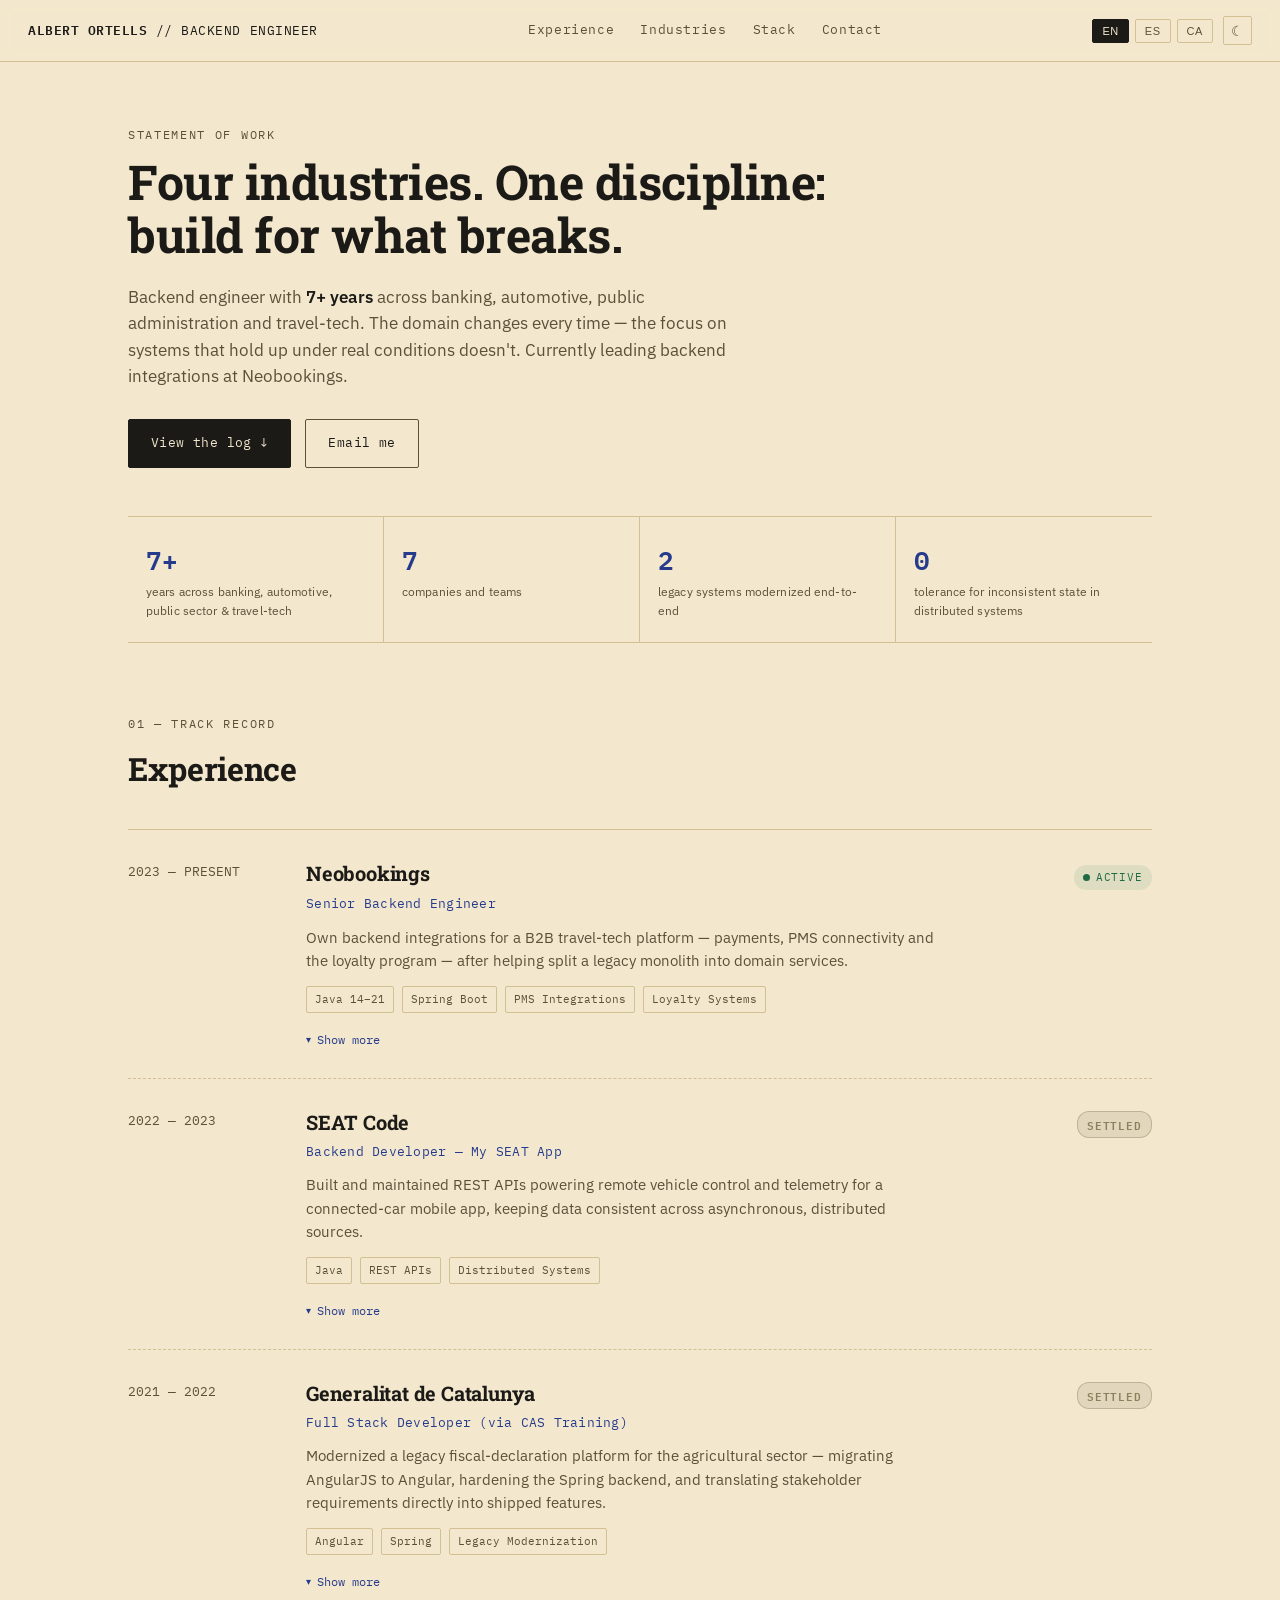
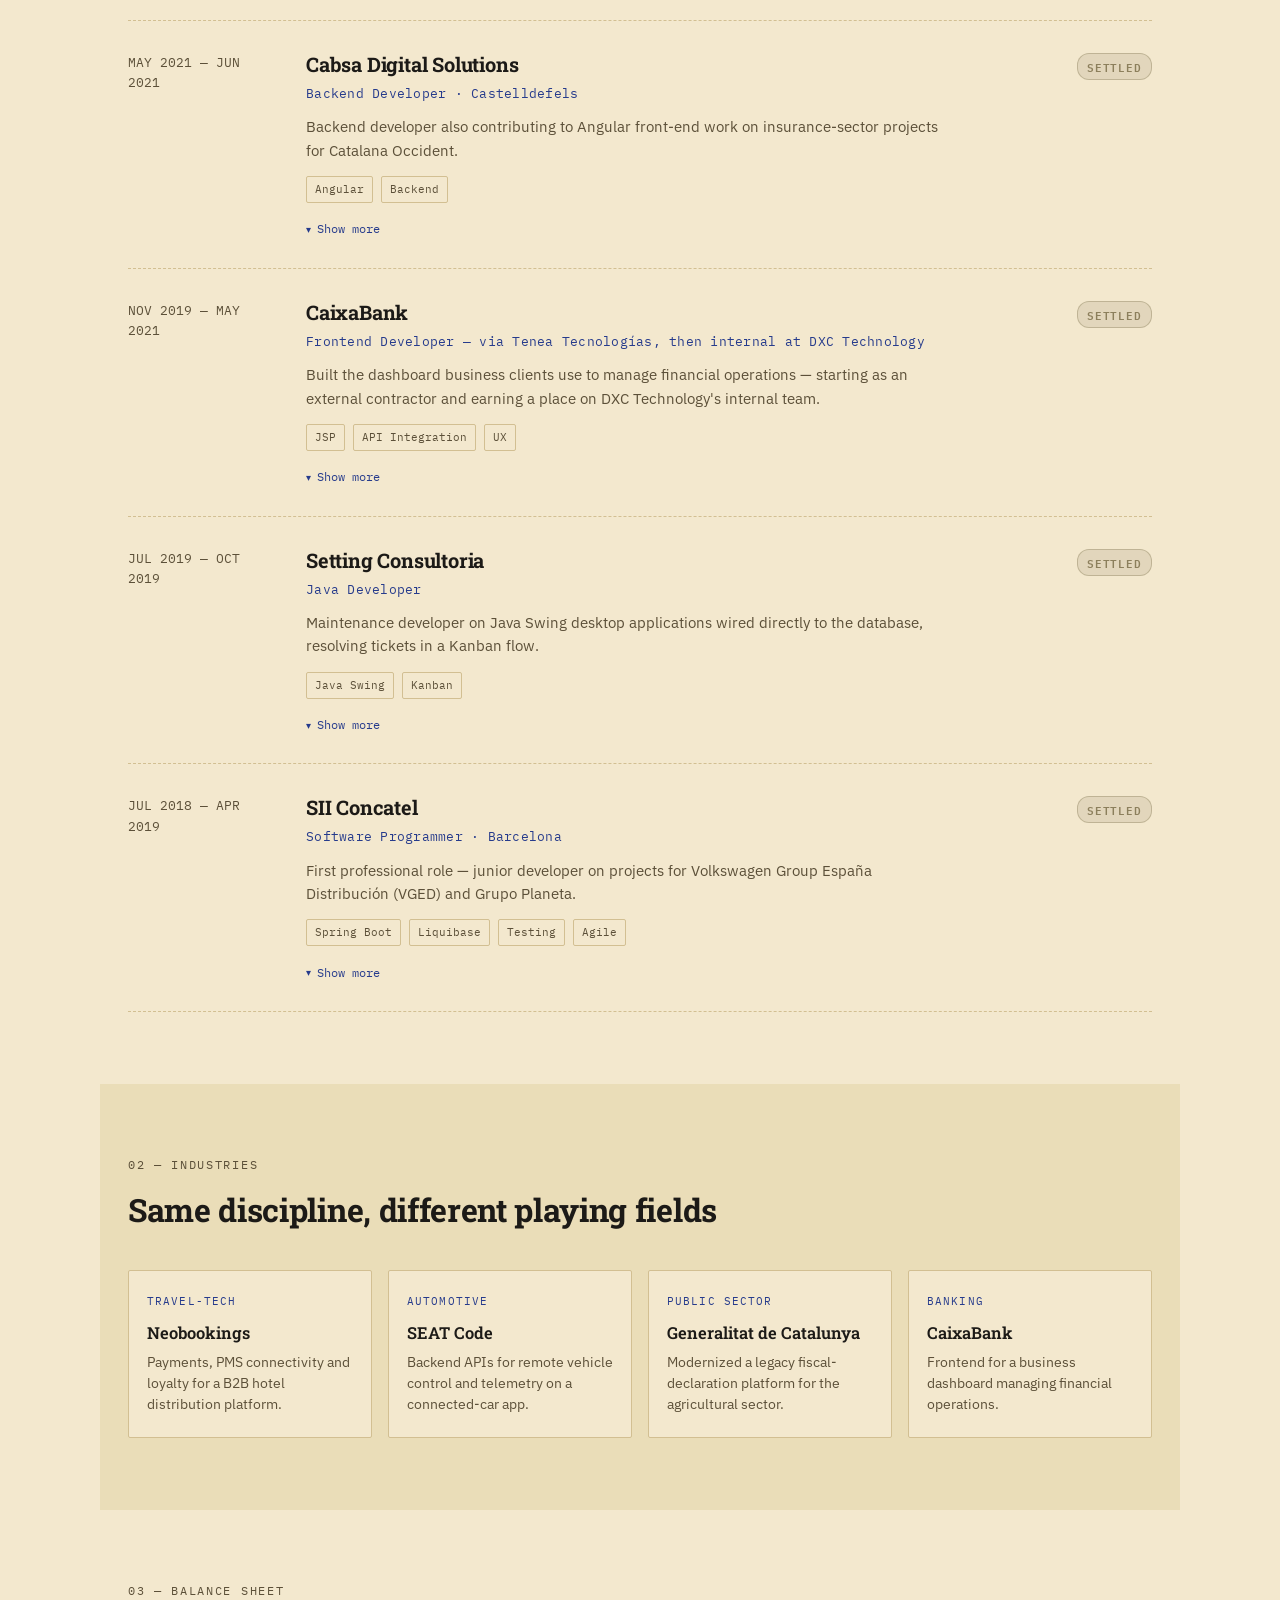
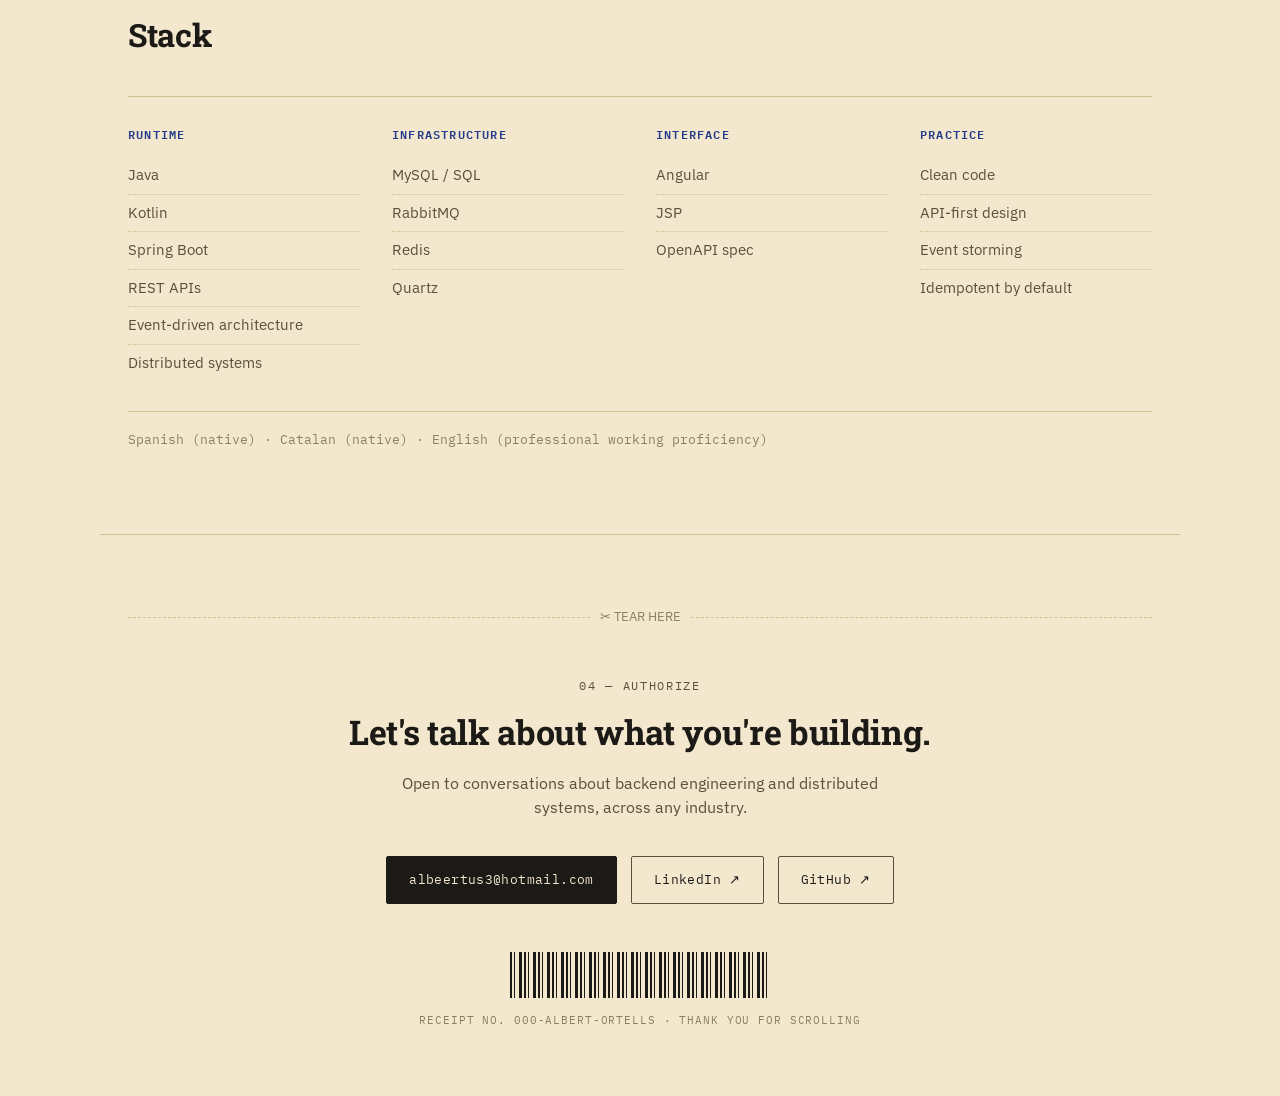
==== commit f427d2a8: "fix: self-host web fonts to remove third-party requests - download IBM Plex Mono, IBM Plex Sans and " ====
--- a/index.html
+++ b/index.html
@@ -12,9 +12,6 @@
 <meta name="twitter:title" content="Albert Ortells — Backend Engineer">
 <meta name="twitter:description" content="Backend engineer with 7+ years across banking, automotive, public administration and travel-tech. Currently leading payment integrations at Neobookings.">
 <link rel="icon" type="image/svg+xml" href="favicon.svg">
-<link rel="preconnect" href="https://fonts.googleapis.com">
-<link rel="preconnect" href="https://fonts.gstatic.com" crossorigin>
-<link href="https://fonts.googleapis.com/css2?family=Roboto+Slab:wght@400;500;600;700&family=IBM+Plex+Mono:wght@400;500;600&family=IBM+Plex+Sans:wght@400;500;600&display=swap" rel="stylesheet">
 <link rel="stylesheet" href="style.css">
 <script>
   (function () {
--- a/style.css
+++ b/style.css
@@ -1,3 +1,39 @@
+@font-face{
+  font-family:'IBM Plex Mono';
+  font-style:normal;
+  font-weight:400;
+  font-display:swap;
+  src:url('fonts/ibm-plex-mono-400.woff2') format('woff2');
+}
+@font-face{
+  font-family:'IBM Plex Mono';
+  font-style:normal;
+  font-weight:500;
+  font-display:swap;
+  src:url('fonts/ibm-plex-mono-500.woff2') format('woff2');
+}
+@font-face{
+  font-family:'IBM Plex Mono';
+  font-style:normal;
+  font-weight:600;
+  font-display:swap;
+  src:url('fonts/ibm-plex-mono-600.woff2') format('woff2');
+}
+@font-face{
+  font-family:'IBM Plex Sans';
+  font-style:normal;
+  font-weight:400 600;
+  font-display:swap;
+  src:url('fonts/ibm-plex-sans-variable.woff2') format('woff2');
+}
+@font-face{
+  font-family:'Roboto Slab';
+  font-style:normal;
+  font-weight:400 700;
+  font-display:swap;
+  src:url('fonts/roboto-slab-variable.woff2') format('woff2');
+}
+
 :root{
   --paper:#F3E8CE;
   --paper-rgb:243,232,206;
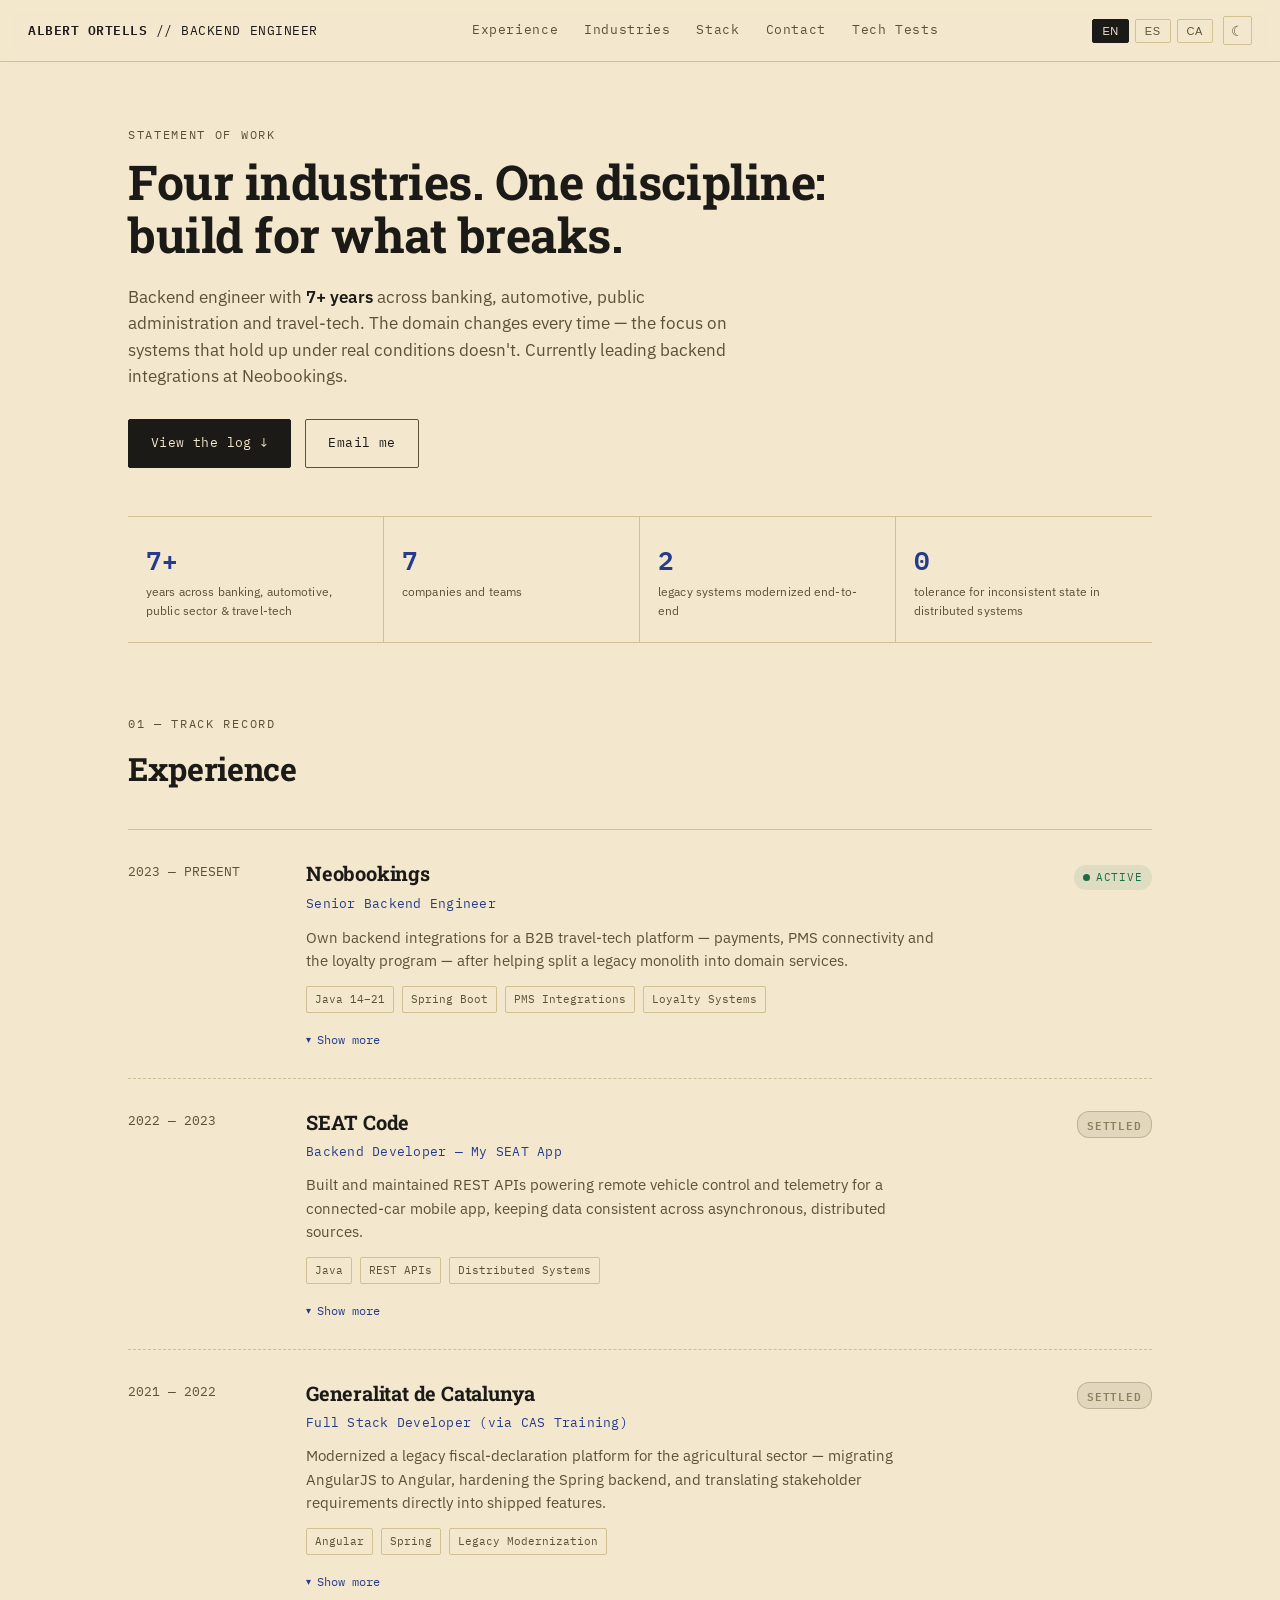
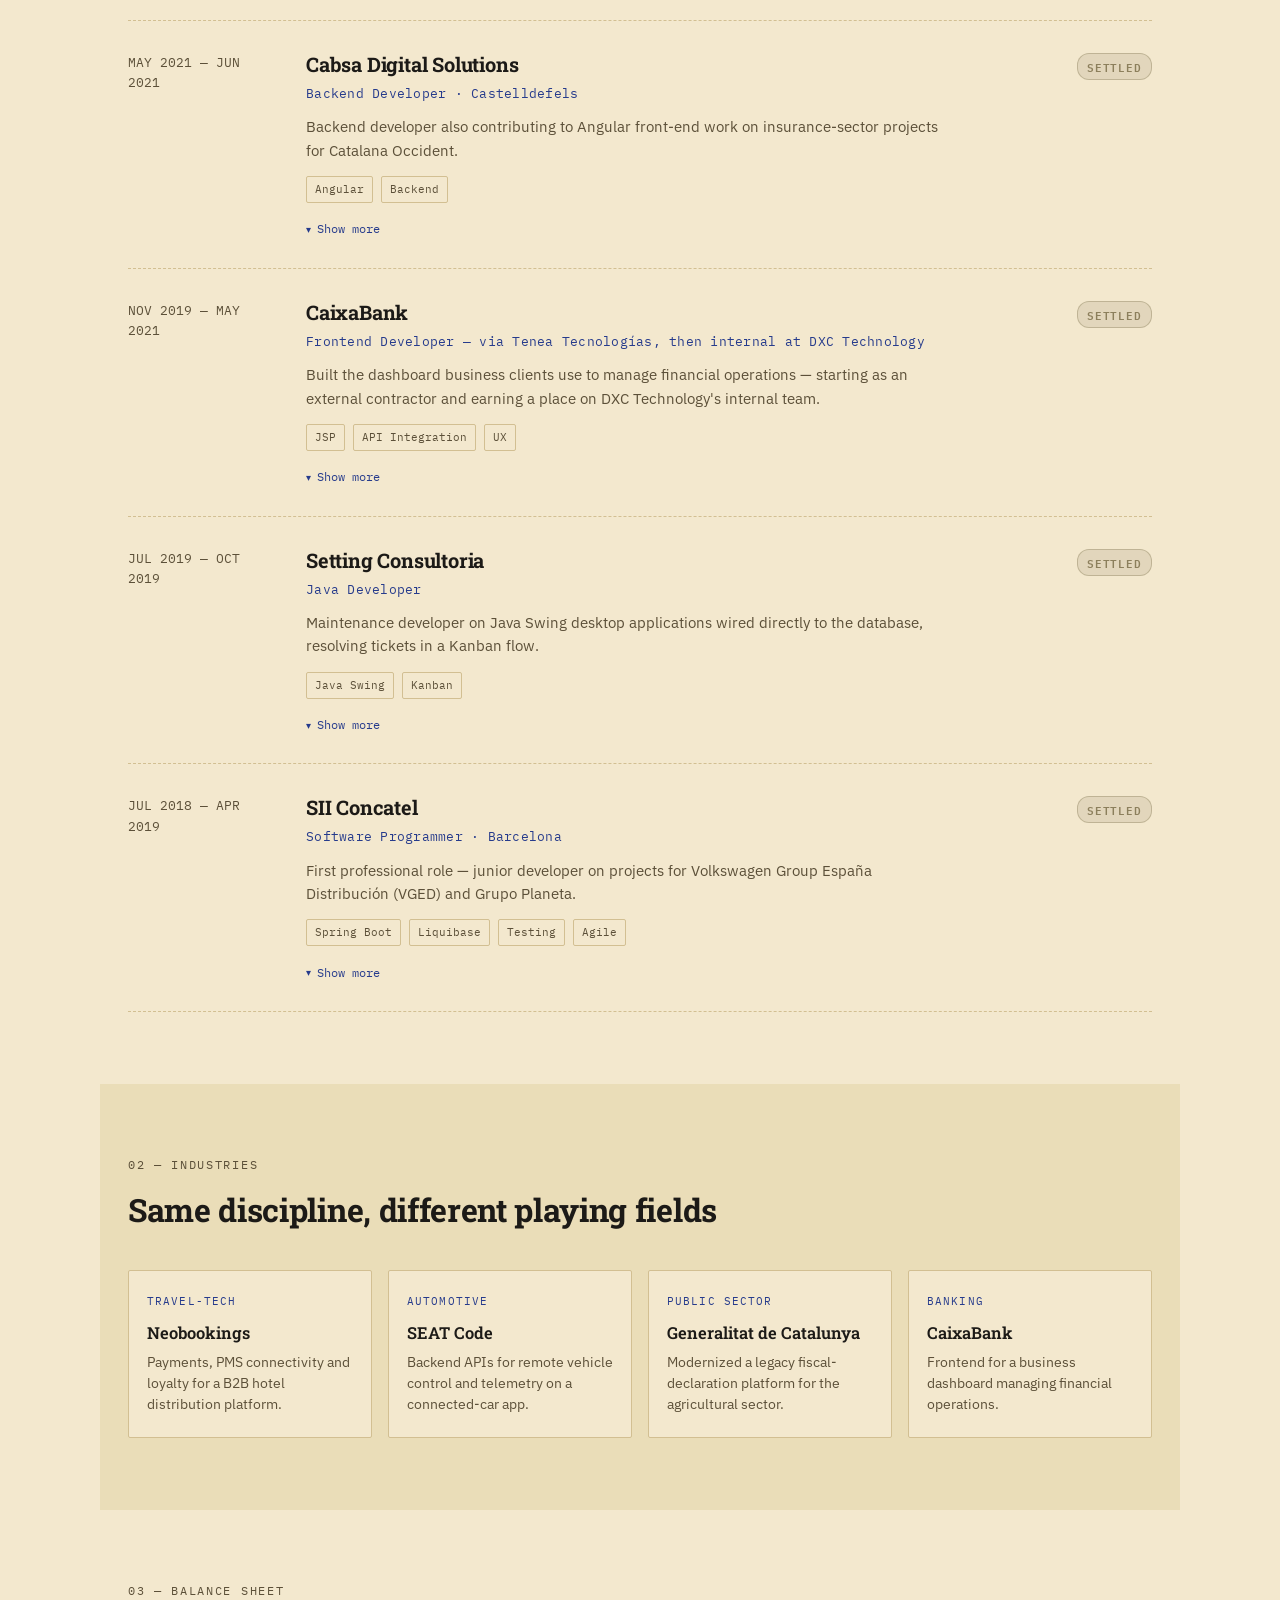
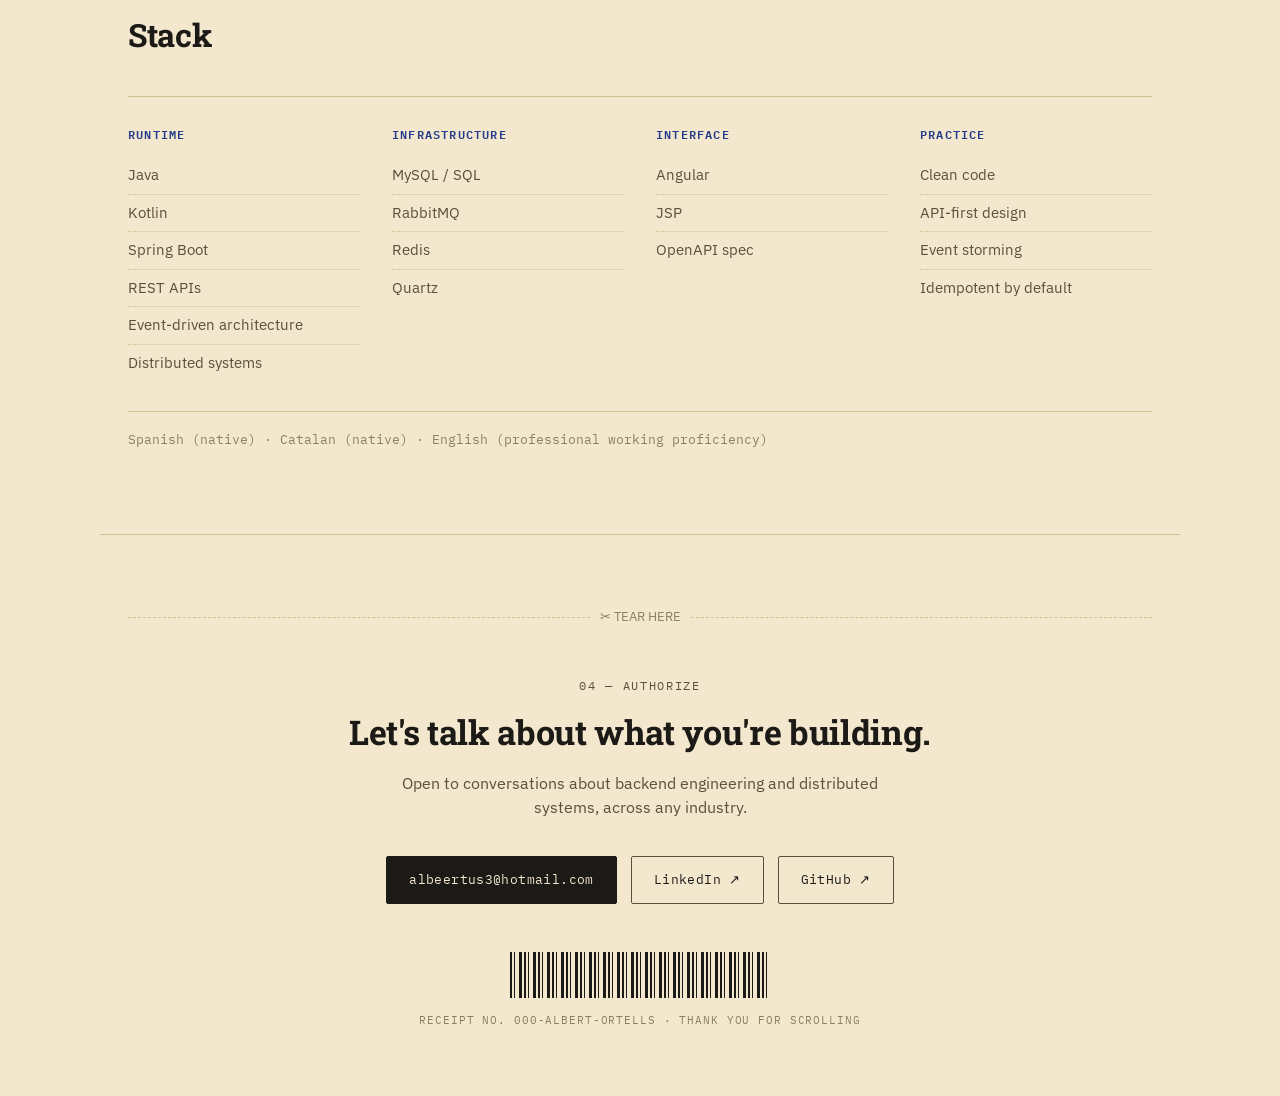
==== commit 60a582af: "feat(tech-tests): add CABSA case-study subdomain site and convert layout units to rem/vh/vw   - Add " ====
--- a/index.html
+++ b/index.html
@@ -30,6 +30,7 @@
     <a href="#industries" data-i18n="nav.industries">Industries</a>
     <a href="#stack" data-i18n="nav.stack">Stack</a>
     <a href="#contact" data-i18n="nav.contact">Contact</a>
+    <a href="https://tech-test.albertortells.cat" target="_blank" rel="noopener" data-i18n="nav.techtests">Tech Tests</a>
   </nav>
   <div class="topbar-controls">
     <div class="lang-switch mono" role="group" aria-label="Language">
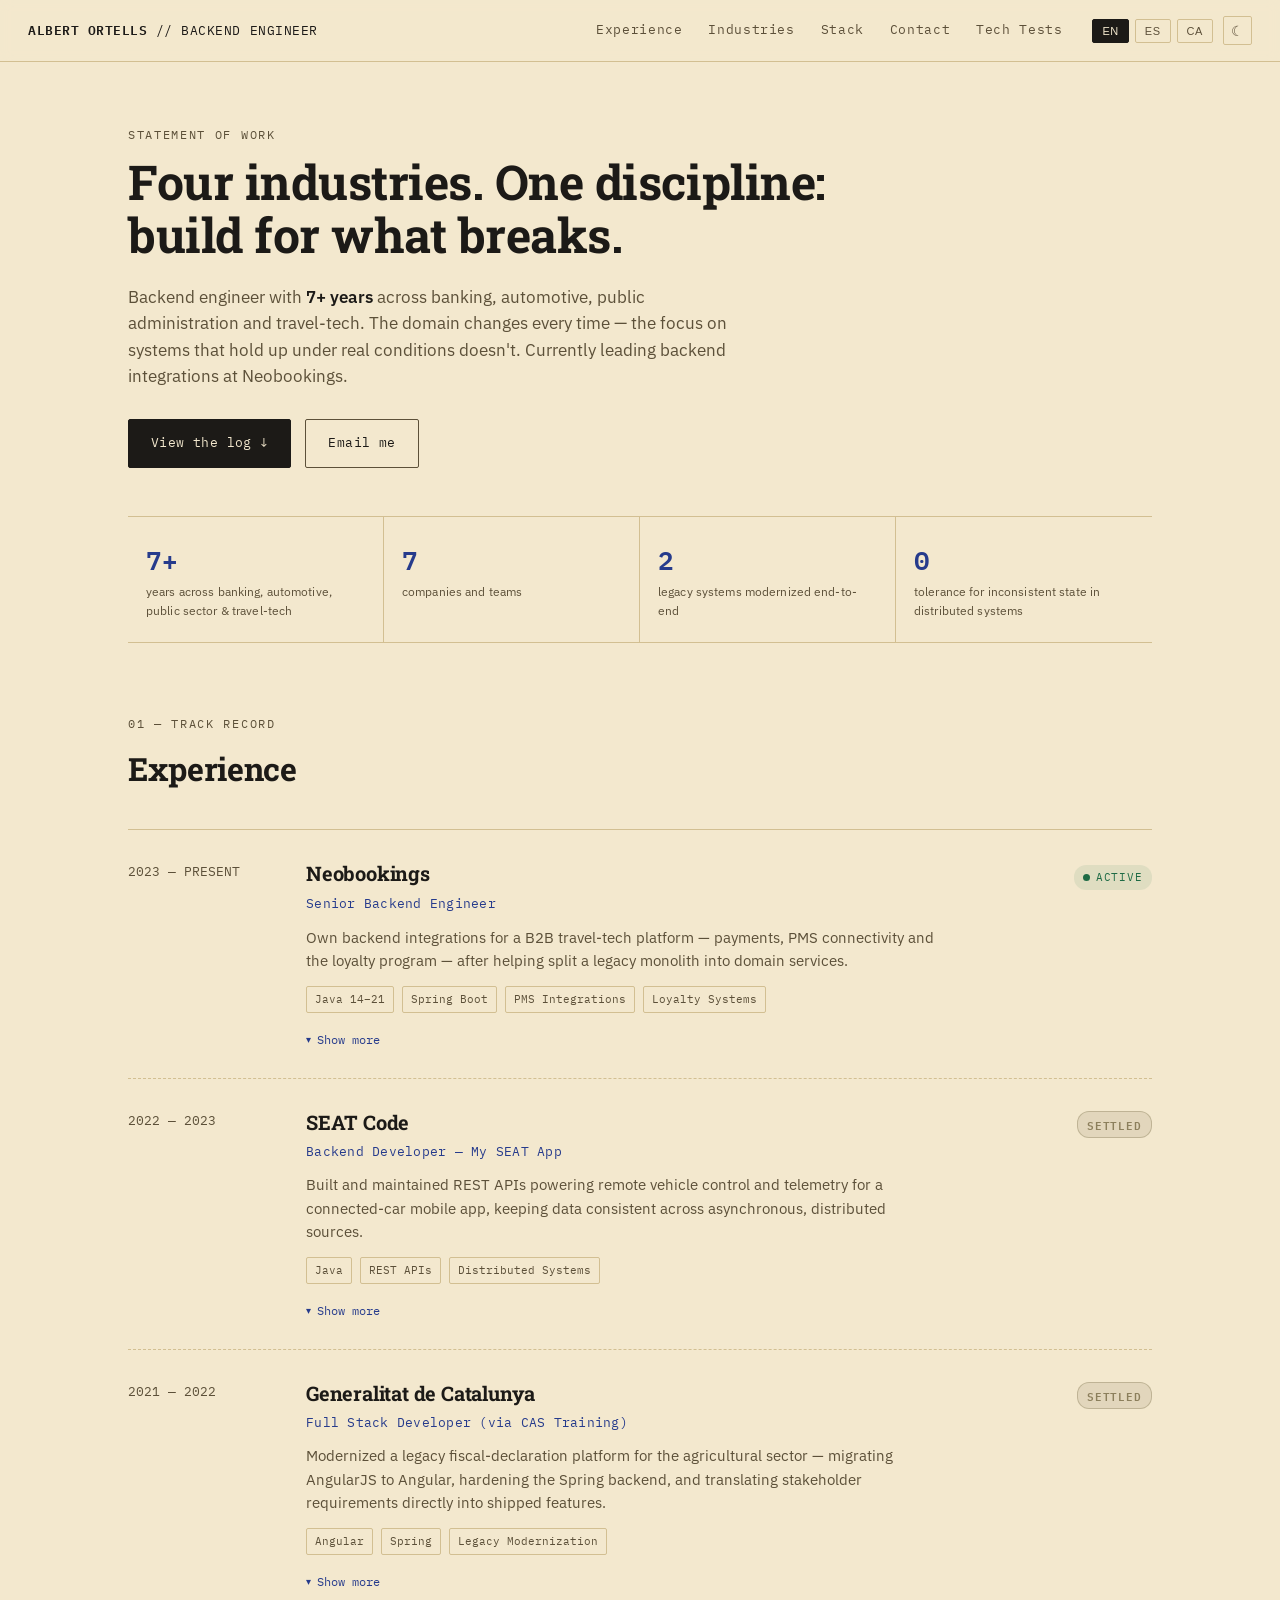
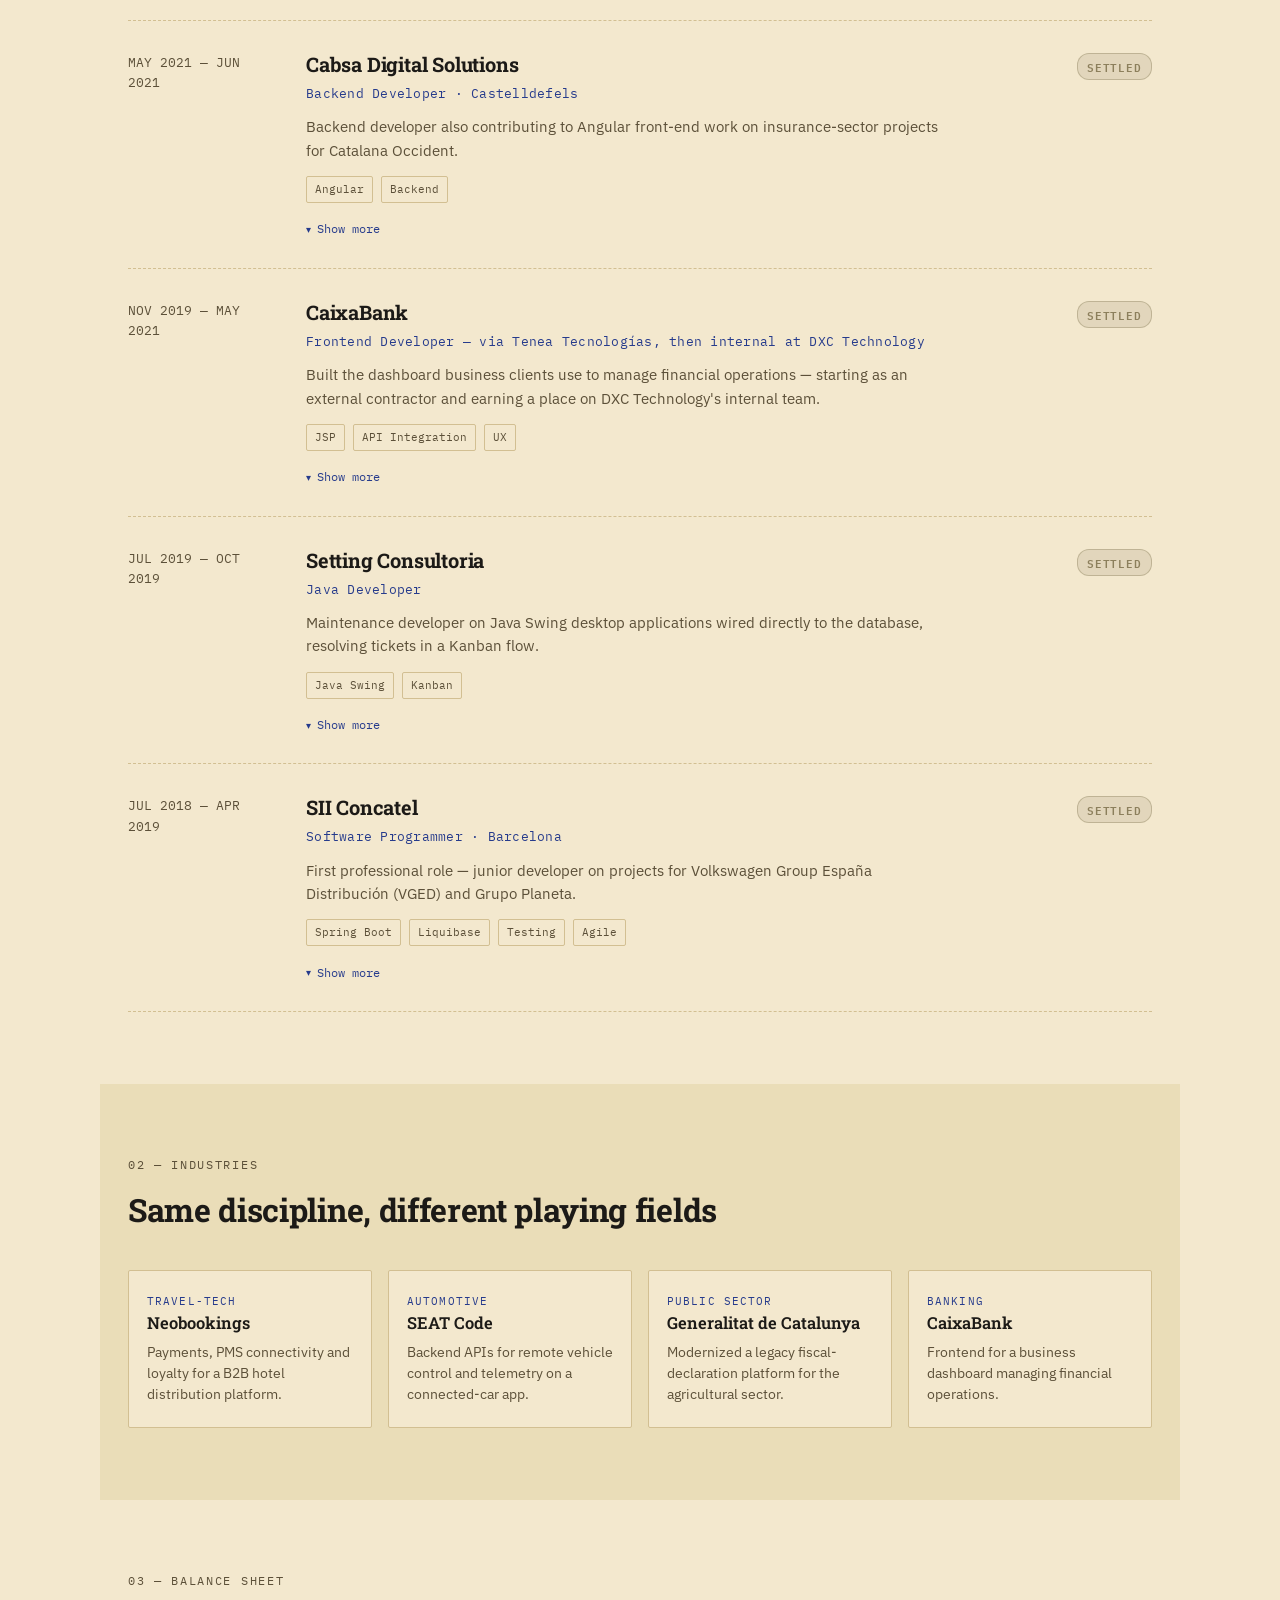
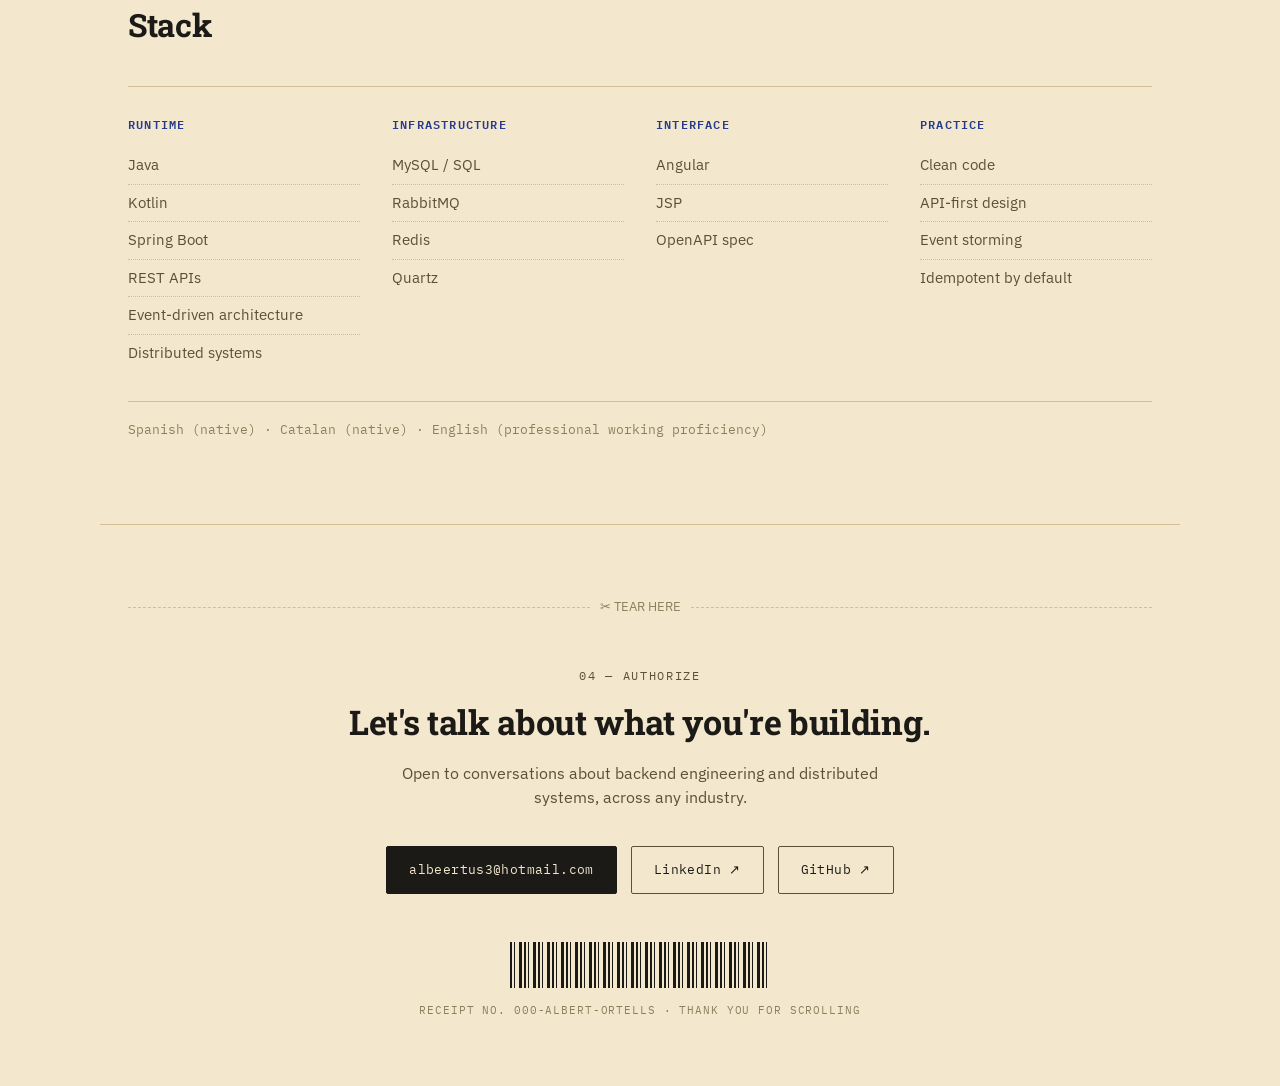
==== commit 66e3aae8: "feat(nav): add hamburger menu for mobile   - Collapse the nav links and lang/theme controls into a s" ====
--- a/index.html
+++ b/index.html
@@ -15,7 +15,8 @@
 <link rel="stylesheet" href="style.css">
 <script>
   (function () {
-    var stored = localStorage.getItem('theme');
+    var match = document.cookie.match(/(?:^|; )theme=([^;]*)/);
+    var stored = match ? decodeURIComponent(match[1]) : null;
     var theme = stored || (window.matchMedia('(prefers-color-scheme: dark)').matches ? 'dark' : 'light');
     document.documentElement.setAttribute('data-theme', theme);
   })();
@@ -25,22 +26,27 @@
 
 <div class="topbar">
   <div class="brand mono"><strong>ALBERT ORTELLS</strong> <span data-i18n="nav.role">// BACKEND ENGINEER</span></div>
-  <nav>
-    <a href="#log" data-i18n="nav.experience">Experience</a>
-    <a href="#industries" data-i18n="nav.industries">Industries</a>
-    <a href="#stack" data-i18n="nav.stack">Stack</a>
-    <a href="#contact" data-i18n="nav.contact">Contact</a>
-    <a href="https://tech-test.albertortells.cat" target="_blank" rel="noopener" data-i18n="nav.techtests">Tech Tests</a>
-  </nav>
-  <div class="topbar-controls">
-    <div class="lang-switch mono" role="group" aria-label="Language">
-      <button type="button" class="lang-btn" data-lang="en">EN</button>
-      <button type="button" class="lang-btn" data-lang="es">ES</button>
-      <button type="button" class="lang-btn" data-lang="ca">CA</button>
-    </div>
-    <button type="button" class="theme-toggle" id="themeToggle" aria-pressed="false">
-      <span class="theme-icon" aria-hidden="true">☾</span>
-    </button>
+  <button type="button" class="menu-toggle" id="menuToggle" aria-expanded="false" aria-controls="topbarMenu" aria-label="Menu">
+    <span class="menu-icon" aria-hidden="true"></span>
+  </button>
+  <div class="topbar-menu" id="topbarMenu">
+    <nav>
+      <a href="#log" data-i18n="nav.experience">Experience</a>
+      <a href="#industries" data-i18n="nav.industries">Industries</a>
+      <a href="#stack" data-i18n="nav.stack">Stack</a>
+      <a href="#contact" data-i18n="nav.contact">Contact</a>
+      <a href="https://tech-test.albertortells.cat" target="_blank" rel="noopener" data-i18n="nav.techtests">Tech Tests</a>
+    </nav>
+    <div class="topbar-controls">
+      <div class="lang-switch mono" role="group" aria-label="Language">
+        <button type="button" class="lang-btn" data-lang="en">EN</button>
+        <button type="button" class="lang-btn" data-lang="es">ES</button>
+        <button type="button" class="lang-btn" data-lang="ca">CA</button>
+      </div>
+      <button type="button" class="theme-toggle" id="themeToggle" aria-pressed="false">
+        <span class="theme-icon" aria-hidden="true">☾</span>
+      </button>
+    </div>
   </div>
 </div>
 
--- a/style.css
+++ b/style.css
@@ -48,7 +48,7 @@
   --approved-rgb:30,107,69;
   --void:#9C3B2E;
   --radius:2px;
-  --max:1080px;
+  --max:67.5rem;
 }
 
 :root[data-theme="dark"]{
@@ -74,7 +74,7 @@
   background:var(--paper);
   color:var(--ink);
   font-family:'IBM Plex Sans', sans-serif;
-  font-size:16px;
+  font-size:1rem;
   line-height:1.55;
   -webkit-font-smoothing:antialiased;
   transition:background-color .25s ease, color .25s ease;
@@ -97,11 +97,11 @@
 
 .eyebrow{
   font-family:'IBM Plex Mono', monospace;
-  font-size:12px;
+  font-size:0.75rem;
   letter-spacing:0.14em;
   text-transform:uppercase;
   color:var(--ink-soft);
-  margin:0 0 10px 0;
+  margin:0 0 0.625rem 0;
 }
 
 /* ---------- topbar ---------- */
@@ -112,7 +112,7 @@
   display:flex;
   align-items:center;
   justify-content:space-between;
-  padding:16px 28px;
+  padding:1rem 1.75rem;
   background:rgba(var(--paper-rgb),0.92);
   transition:background-color .25s ease, border-color .25s ease;
   backdrop-filter:blur(6px);
@@ -120,18 +120,25 @@
 }
 .topbar .brand{
   font-family:'IBM Plex Mono', monospace;
-  font-size:13px;
+  font-size:0.8125rem;
   letter-spacing:0.04em;
 }
 .topbar .brand strong{font-weight:600;}
-.topbar nav{display:flex; gap:22px;}
+
+.topbar-menu{
+  display:flex;
+  align-items:center;
+  gap:1.75rem;
+}
+
+.topbar nav{display:flex; gap:1.375rem;}
 .topbar nav a{
   font-family:'IBM Plex Mono', monospace;
-  font-size:12.5px;
+  font-size:0.78125rem;
   letter-spacing:0.05em;
   text-decoration:none;
   color:var(--ink-soft);
-  padding:4px 2px;
+  padding:0.25rem 0.125rem;
   border-bottom:1px solid transparent;
   transition:border-color .15s ease, color .15s ease;
 }
@@ -140,17 +147,57 @@
 .topbar-controls{
   display:flex;
   align-items:center;
-  gap:10px;
-}
+  gap:0.625rem;
+}
+
+.menu-toggle{
+  display:none;
+  align-items:center;
+  justify-content:center;
+  width:29px;
+  height:29px;
+  padding:0;
+  background:transparent;
+  border:1px solid var(--line);
+  border-radius:var(--radius);
+  cursor:pointer;
+  transition:border-color .15s ease, background .15s ease;
+}
+.menu-toggle:hover{ border-color:var(--stamp-blue); }
+.menu-icon{
+  position:relative;
+  display:block;
+  width:15px;
+  height:1.5px;
+  background:var(--ink-soft);
+  border-radius:1px;
+  transition:transform .2s ease, background .15s ease;
+}
+.menu-icon::before,
+.menu-icon::after{
+  content:'';
+  position:absolute;
+  left:0;
+  width:15px;
+  height:1.5px;
+  background:var(--ink-soft);
+  border-radius:1px;
+  transition:transform .2s ease, top .2s ease;
+}
+.menu-icon::before{ top:-5px; }
+.menu-icon::after{ top:5px; }
+.menu-toggle[aria-expanded="true"] .menu-icon{ background:transparent; }
+.menu-toggle[aria-expanded="true"] .menu-icon::before{ top:0; transform:rotate(45deg); }
+.menu-toggle[aria-expanded="true"] .menu-icon::after{ top:0; transform:rotate(-45deg); }
 
 .lang-switch{
   display:flex;
-  gap:6px;
+  gap:0.375rem;
 }
 .lang-btn{
-  font-size:11px;
+  font-size:0.6875rem;
   letter-spacing:0.05em;
-  padding:5px 9px;
+  padding:0.3125rem 0.5625rem;
   background:transparent;
   color:var(--ink-soft);
   border:1px solid var(--line);
@@ -172,7 +219,7 @@
   width:29px;
   height:29px;
   padding:0;
-  font-size:14px;
+  font-size:0.875rem;
   line-height:1;
   background:transparent;
   color:var(--ink-soft);
@@ -183,46 +230,68 @@
 }
 .theme-toggle:hover{ border-color:var(--stamp-blue); color:var(--ink); }
 
-@media (max-width:640px){
-  .topbar{ flex-wrap:wrap; row-gap:12px; }
-  .topbar nav{ gap:14px; order:2; }
-  .topbar nav a{ font-size:11px; }
-  .topbar-controls{ order:3; width:100%; justify-content:center; }
+@media (max-width:40em){
+  .menu-toggle{ display:inline-flex; }
+  .topbar-menu{
+    position:absolute;
+    top:100%;
+    left:0;
+    right:0;
+    flex-direction:column;
+    align-items:stretch;
+    gap:1.125rem;
+    background:var(--paper);
+    border-bottom:1px solid var(--line);
+    padding:1.25rem 1.75rem 1.5rem;
+    max-height:0;
+    overflow:hidden;
+    opacity:0;
+    visibility:hidden;
+    transition:max-height .3s ease, opacity .2s ease, visibility .3s;
+  }
+  .topbar-menu.open{
+    max-height:24rem;
+    opacity:1;
+    visibility:visible;
+  }
+  .topbar nav{ flex-direction:column; gap:0.875rem; }
+  .topbar nav a{ font-size:0.8125rem; }
+  .topbar-controls{ width:100%; justify-content:center; }
 }
 
 /* ---------- hero ---------- */
 .hero{
   max-width:var(--max);
   margin:0 auto;
-  padding:64px 28px 0 28px;
-}
-.hero-inner{ max-width:760px; }
+  padding:clamp(2.5rem, 8vh, 4rem) 1.75rem 0 1.75rem;
+}
+.hero-inner{ max-width:47.5rem; }
 .hero h1{
-  font-size:clamp(30px, 5vw, 48px);
+  font-size:clamp(1.875rem, 5vw, 3rem);
   line-height:1.12;
-  margin-bottom:22px;
+  margin-bottom:1.375rem;
 }
 .hero .lede{
-  font-size:17px;
-  color:var(--ink-soft);
-  max-width:620px;
-  margin-bottom:30px;
+  font-size:1.0625rem;
+  color:var(--ink-soft);
+  max-width:38.75rem;
+  margin-bottom:1.875rem;
 }
 .hero .lede strong{color:var(--ink); font-weight:600;}
 
-.cta-row{ display:flex; gap:14px; flex-wrap:wrap; margin-bottom:48px; }
+.cta-row{ display:flex; gap:0.875rem; flex-wrap:wrap; margin-bottom:3rem; }
 .cta-row.center{ justify-content:center; }
 
 .btn-primary, .btn-ghost{
   font-family:'IBM Plex Mono', monospace;
-  font-size:13px;
+  font-size:0.8125rem;
   letter-spacing:0.03em;
-  padding:13px 22px;
+  padding:0.8125rem 1.375rem;
   border-radius:var(--radius);
   text-decoration:none;
   display:inline-flex;
   align-items:center;
-  gap:8px;
+  gap:0.5rem;
   transition:transform .15s ease, background .15s ease, border-color .15s ease;
 }
 .btn-primary{
@@ -246,25 +315,25 @@
   border-bottom:1px solid var(--line);
 }
 .tick{
-  padding:22px 18px;
+  padding:1.375rem 1.125rem;
   border-right:1px solid var(--line);
 }
 .tick:last-child{ border-right:none; }
 .tick-value{
   display:block;
   font-family:'IBM Plex Mono', monospace;
-  font-size:26px;
+  font-size:1.625rem;
   font-weight:600;
   color:var(--stamp-blue);
 }
 .tick-label{
   display:block;
-  font-size:12px;
-  color:var(--ink-soft);
-  margin-top:4px;
+  font-size:0.75rem;
+  color:var(--ink-soft);
+  margin-top:0.25rem;
   letter-spacing:0.01em;
 }
-@media (max-width:760px){
+@media (max-width:47.5em){
   .ticker{ grid-template-columns:repeat(2, 1fr); }
   .tick:nth-child(2){ border-right:none; }
 }
@@ -273,15 +342,15 @@
 .section{
   max-width:var(--max);
   margin:0 auto;
-  padding:72px 28px;
-}
-.section-head{ margin-bottom:36px; }
+  padding:clamp(3rem, 9vh, 4.5rem) 1.75rem;
+}
+.section-head{ margin-bottom:2.25rem; }
 .section-head.center{ text-align:center; }
-.section-head h2{ font-size:clamp(24px, 3.4vw, 32px); }
+.section-head h2{ font-size:clamp(1.5rem, 3.4vw, 2rem); }
 
 .reveal{
   opacity:0;
-  transform:translateY(14px);
+  transform:translateY(0.875rem);
   transition:opacity .6s ease, transform .6s ease;
 }
 .reveal.in-view{ opacity:1; transform:translateY(0); }
@@ -298,61 +367,61 @@
 }
 .entry{
   display:grid;
-  grid-template-columns:150px 1fr;
-  gap:28px;
-  padding:28px 0;
+  grid-template-columns:9.375rem 1fr;
+  gap:1.75rem;
+  padding:1.75rem 0;
   border-bottom:1px dashed var(--line);
 }
 .entry-when{
   font-family:'IBM Plex Mono', monospace;
-  font-size:13px;
-  color:var(--ink-soft);
-  padding-top:4px;
+  font-size:0.8125rem;
+  color:var(--ink-soft);
+  padding-top:0.25rem;
 }
 .entry-top{
   display:flex;
   align-items:baseline;
   justify-content:space-between;
-  gap:12px;
+  gap:0.75rem;
   flex-wrap:wrap;
 }
-.entry-top h3{ font-size:20px; }
+.entry-top h3{ font-size:1.25rem; }
 .entry-role{
   font-family:'IBM Plex Mono', monospace;
-  font-size:12.5px;
+  font-size:0.78125rem;
   color:var(--stamp-blue);
   letter-spacing:0.02em;
-  margin:4px 0 12px 0;
+  margin:0.25rem 0 0.75rem 0;
 }
 .entry-desc{
   color:var(--ink-soft);
-  max-width:640px;
-  margin:0 0 14px 0;
-  font-size:15px;
+  max-width:40rem;
+  margin:0 0 0.875rem 0;
+  font-size:0.9375rem;
 }
 .entry-stack{
   display:flex;
   flex-wrap:wrap;
-  gap:8px;
+  gap:0.5rem;
 }
 .entry-stack span{
   font-family:'IBM Plex Mono', monospace;
-  font-size:11px;
+  font-size:0.6875rem;
   color:var(--ink-soft);
   border:1px solid var(--line);
-  padding:4px 8px;
+  padding:0.25rem 0.5rem;
   border-radius:var(--radius);
 }
 
 .status{
   font-family:'IBM Plex Mono', monospace;
-  font-size:11px;
+  font-size:0.6875rem;
   letter-spacing:0.08em;
   display:inline-flex;
   align-items:center;
-  gap:6px;
-  padding:4px 9px;
-  border-radius:12px;
+  gap:0.375rem;
+  padding:0.25rem 0.5625rem;
+  border-radius:0.75rem;
   white-space:nowrap;
 }
 .status-active{ color:var(--approved); background:rgba(var(--approved-rgb),0.09); }
@@ -377,17 +446,17 @@
 }
 
 .entry-more{
-  margin-top:12px;
+  margin-top:0.75rem;
 }
 .entry-more summary{
   cursor:pointer;
   list-style:none;
   font-family:'IBM Plex Mono', monospace;
-  font-size:12px;
+  font-size:0.75rem;
   color:var(--stamp-blue);
   display:inline-flex;
   align-items:center;
-  gap:6px;
+  gap:0.375rem;
   user-select:none;
 }
 .entry-more summary::-webkit-details-marker{ display:none; }
@@ -395,22 +464,22 @@
 .entry-more summary .arrow{
   display:inline-block;
   transition:transform .2s ease;
-  font-size:10px;
+  font-size:0.625rem;
 }
 .entry-more[open] summary .arrow{ transform:rotate(180deg); }
 .entry-more-body{
-  margin-top:12px;
-  padding-top:12px;
+  margin-top:0.75rem;
+  padding-top:0.75rem;
   border-top:1px dotted var(--line);
   color:var(--ink-soft);
-  font-size:14.5px;
-  max-width:640px;
-}
-.entry-more-body p{ margin:0 0 10px 0; }
+  font-size:0.90625rem;
+  max-width:40rem;
+}
+.entry-more-body p{ margin:0 0 0.625rem 0; }
 .entry-more-body p:last-child{ margin-bottom:0; }
 
-@media (max-width:640px){
-  .entry{ grid-template-columns:1fr; gap:8px; }
+@media (max-width:40em){
+  .entry{ grid-template-columns:1fr; gap:0.5rem; }
   .entry-when{ padding-top:0; }
 }
 
@@ -419,39 +488,52 @@
 .industry-grid{
   display:grid;
   grid-template-columns:repeat(4, 1fr);
-  gap:16px;
+  gap:1rem;
 }
 .industry-card{
   background:var(--paper);
   border:1px solid var(--line);
   border-radius:var(--radius);
-  padding:22px 18px;
+  padding:1.375rem 1.125rem;
   transition:border-color .15s ease, transform .15s ease;
 }
 .industry-card:hover{ border-color:var(--stamp-blue); transform:translateY(-2px); }
+.industry-top{
+  display:flex;
+  align-items:baseline;
+  justify-content:space-between;
+  gap:0.5rem;
+  margin:0 0 0.625rem 0;
+}
 .industry-tag{
   font-family:'IBM Plex Mono', monospace;
-  font-size:11px;
+  font-size:0.6875rem;
   letter-spacing:0.1em;
   text-transform:uppercase;
   color:var(--stamp-blue);
-  margin:0 0 10px 0;
+  margin:0;
+}
+.industry-year{
+  font-family:'IBM Plex Mono', monospace;
+  font-size:0.6875rem;
+  color:var(--ink-soft);
+  white-space:nowrap;
 }
 .industry-company{
-  font-size:16.5px;
+  font-size:1.03125rem;
   font-weight:600;
-  margin:0 0 6px 0;
+  margin:0 0 0.375rem 0;
   font-family:'Roboto Slab', serif;
 }
 .industry-note{
-  font-size:13.5px;
+  font-size:0.84375rem;
   color:var(--ink-soft);
   margin:0;
 }
-@media (max-width:760px){
+@media (max-width:47.5em){
   .industry-grid{ grid-template-columns:repeat(2, 1fr); }
 }
-@media (max-width:480px){
+@media (max-width:30em){
   .industry-grid{ grid-template-columns:1fr; }
 }
 
@@ -459,43 +541,43 @@
 .ledger-columns{
   display:grid;
   grid-template-columns:repeat(4, 1fr);
-  gap:32px;
+  gap:2rem;
   border-top:1px solid var(--line);
-  padding-top:28px;
+  padding-top:1.75rem;
 }
 .ledger-col h3{
   font-family:'IBM Plex Mono', monospace;
-  font-size:12px;
+  font-size:0.75rem;
   letter-spacing:0.1em;
   text-transform:uppercase;
   color:var(--stamp-blue);
-  margin-bottom:14px;
+  margin-bottom:0.875rem;
 }
 .ledger-col ul{
   list-style:none;
   margin:0; padding:0;
 }
 .ledger-col li{
-  font-size:14.5px;
-  color:var(--ink-soft);
-  padding:7px 0;
+  font-size:0.90625rem;
+  color:var(--ink-soft);
+  padding:0.4375rem 0;
   border-bottom:1px dotted var(--line);
 }
 .ledger-col li:last-child{ border-bottom:none; }
 
 .languages{
-  margin-top:30px;
-  font-family:'IBM Plex Mono', monospace;
-  font-size:12.5px;
+  margin-top:1.875rem;
+  font-family:'IBM Plex Mono', monospace;
+  font-size:0.78125rem;
   color:var(--ink-faint);
   border-top:1px solid var(--line);
-  padding-top:18px;
-}
-
-@media (max-width:760px){
+  padding-top:1.125rem;
+}
+
+@media (max-width:47.5em){
   .ledger-columns{ grid-template-columns:repeat(2, 1fr); }
 }
-@media (max-width:480px){
+@media (max-width:30em){
   .ledger-columns{ grid-template-columns:1fr; }
 }
 
@@ -503,15 +585,15 @@
 .contact-section{
   text-align:center;
   border-top:1px solid var(--line);
-  padding-bottom:56px;
+  padding-bottom:3.5rem;
 }
 .tear{
   display:flex;
   align-items:center;
-  gap:10px;
+  gap:0.625rem;
   color:var(--ink-faint);
-  font-size:13px;
-  margin-bottom:50px;
+  font-size:0.8125rem;
+  margin-bottom:3.125rem;
 }
 .tear::before, .tear::after{
   content:"";
@@ -519,16 +601,16 @@
   height:0;
   border-top:1px dashed var(--line);
 }
-.contact-section h2{ font-size:clamp(24px,3.6vw,34px); margin-bottom:12px; }
+.contact-section h2{ font-size:clamp(1.5rem, 3.6vw, 2.125rem); margin-bottom:0.75rem; }
 .contact-lede{
   color:var(--ink-soft);
-  max-width:480px;
-  margin:0 auto 34px auto;
+  max-width:30rem;
+  margin:0 auto 2.125rem auto;
 }
 .barcode{
   height:46px;
-  margin:44px auto 14px auto;
-  max-width:260px;
+  margin:2.75rem auto 0.875rem auto;
+  max-width:16.25rem;
   background:repeating-linear-gradient(
     to right,
     var(--ink) 0px, var(--ink) 2px,
@@ -542,7 +624,7 @@
 }
 .foot-note{
   font-family:'IBM Plex Mono', monospace;
-  font-size:11px;
+  font-size:0.6875rem;
   letter-spacing:0.08em;
   color:var(--ink-faint);
   text-transform:uppercase;
